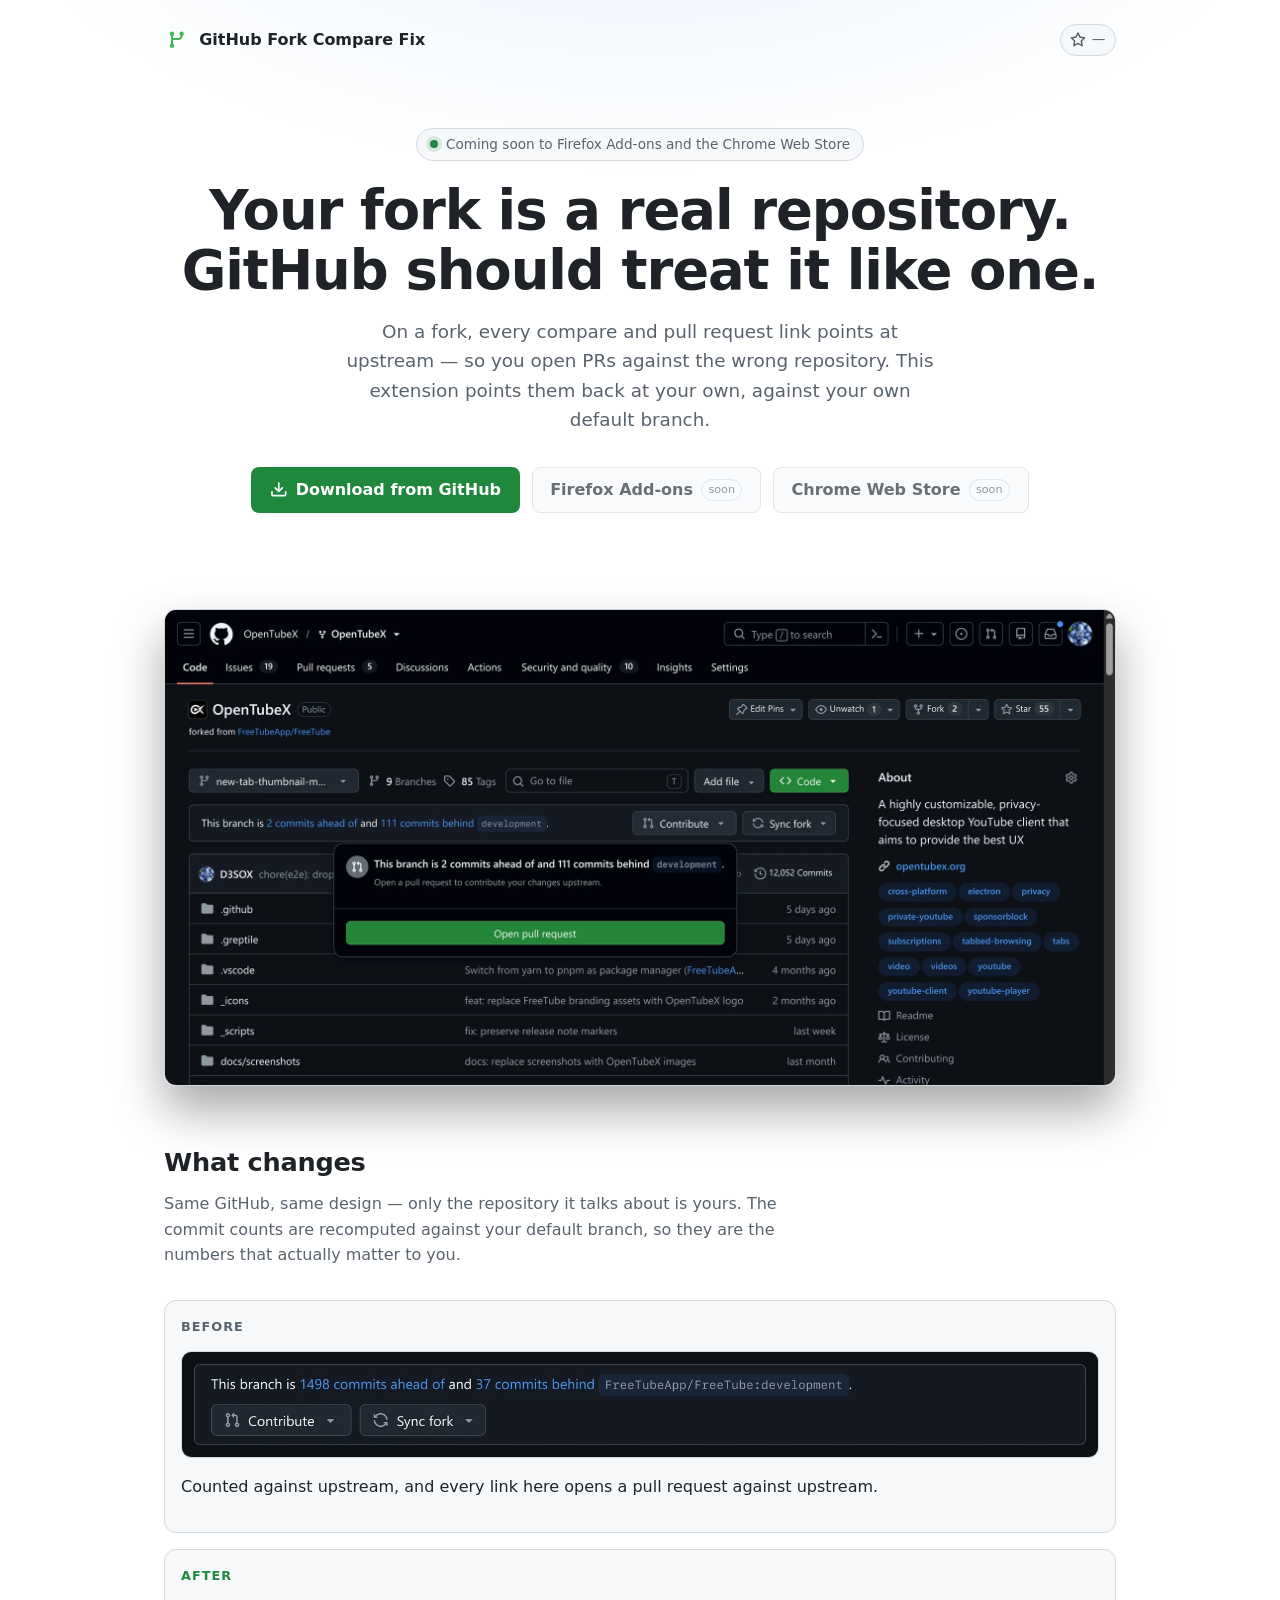
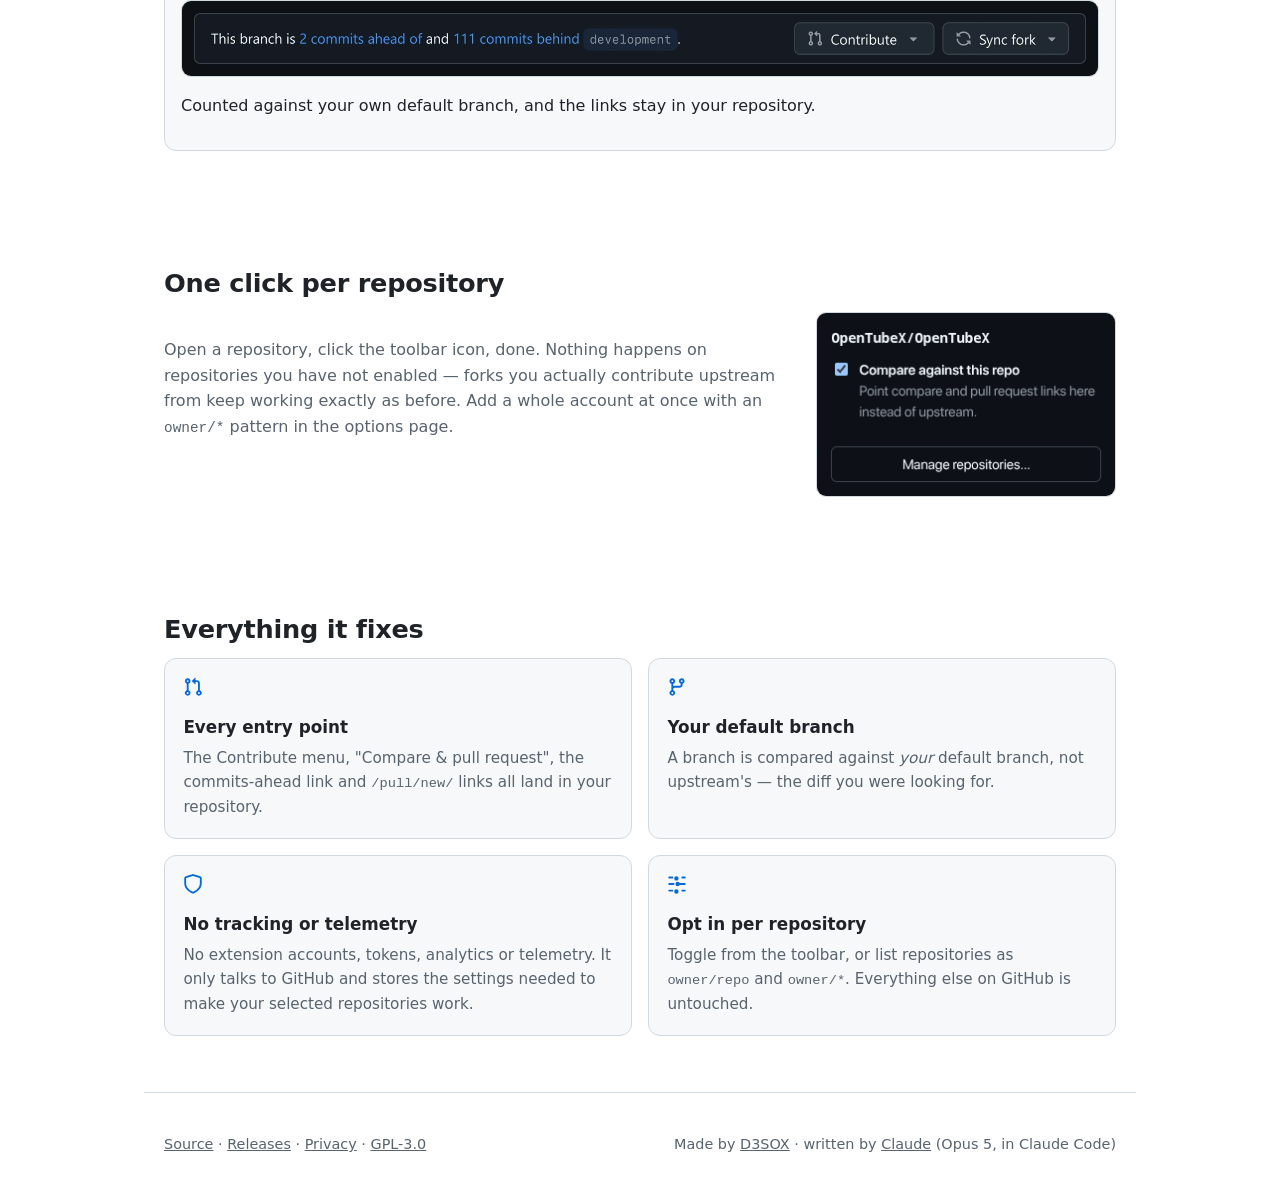
==== docs/index.html @ d637bbdc "fix(ci): load star count script externally" ====
<!doctype html>
<html lang="en">
  <head>
    <meta charset="utf-8" />
    <meta name="viewport" content="width=device-width, initial-scale=1" />
    <title>GitHub Fork Compare Fix — your fork is a real repository</title>
    <meta
      name="description"
      content="Browser extension that makes GitHub compare and pull request links on your forks point at your own repository instead of upstream."
    />
    <meta property="og:title" content="GitHub Fork Compare Fix" />
    <meta
      property="og:description"
      content="Stop opening pull requests against upstream by accident. Compare and pull request links on your forks point at your own repository."
    />
    <meta property="og:type" content="website" />
    <meta property="og:url" content="https://gh-fork-compare-fix.d3sox.me/" />
    <link rel="icon" href="icon.svg" type="image/svg+xml" />
    <style>
      :root {
        color-scheme: light dark;
        --bg: #ffffff;
        --bg-soft: #f6f8fa;
        --fg: #1f2328;
        --muted: #59636e;
        --border: #d1d9e0;
        --accent: #0969da;
        --green: #1f883d;
        --green-fg: #ffffff;
        --chip: #818b981f;
        --glow: #0969da1a;
      }

      @media (prefers-color-scheme: dark) {
        :root {
          --bg: #0d1117;
          --bg-soft: #151b23;
          --fg: #f0f6fc;
          --muted: #9198a1;
          --border: #3d444d;
          --accent: #4493f8;
          --green: #238636;
          --green-fg: #ffffff;
          --chip: #6a737d33;
          --glow: #4493f826;
        }
      }

      * {
        box-sizing: border-box;
      }

      body {
        margin: 0;
        font: 16px/1.6 -apple-system, BlinkMacSystemFont, 'Segoe UI', system-ui, sans-serif;
        color: var(--fg);
        background:
          radial-gradient(60rem 30rem at 50% -10rem, var(--glow), transparent 70%),
          var(--bg);
        -webkit-font-smoothing: antialiased;
      }

      main,
      header,
      footer {
        max-width: 62rem;
        margin: 0 auto;
        padding: 0 1.25rem;
      }

      code,
      .mono {
        font-family: ui-monospace, SFMono-Regular, 'SF Mono', Menlo, monospace;
        font-size: 0.9em;
      }

      a {
        color: var(--accent);
      }

      /* Header */

      header {
        display: flex;
        align-items: center;
        justify-content: space-between;
        gap: 1rem;
        padding-top: 1.5rem;
      }

      .brand {
        display: flex;
        align-items: center;
        gap: 0.6rem;
        font-weight: 600;
      }

      .brand svg {
        width: 1.6rem;
        height: 1.6rem;
      }

      header a {
        color: var(--muted);
        text-decoration: none;
      }

      header a:hover {
        color: var(--fg);
      }

      .star-count {
        display: inline-flex;
        align-items: center;
        gap: 0.35rem;
        min-width: 3.5rem;
        padding: 0.25rem 0.6rem;
        border: 1px solid var(--border);
        border-radius: 999px;
        background: var(--bg-soft);
        font-size: 0.85rem;
        font-variant-numeric: tabular-nums;
      }

      .star-count:hover {
        border-color: var(--accent);
      }

      .star-count svg {
        width: 1rem;
        height: 1rem;
        fill: currentColor;
      }

      /* Hero */

      .hero {
        padding: 4.5rem 1.25rem 3rem;
        text-align: center;
      }

      .badge {
        display: inline-flex;
        align-items: center;
        gap: 0.5rem;
        padding: 0.3rem 0.8rem;
        border: 1px solid var(--border);
        border-radius: 999px;
        background: var(--bg-soft);
        color: var(--muted);
        font-size: 0.85rem;
      }

      .badge .dot {
        width: 0.5rem;
        height: 0.5rem;
        border-radius: 50%;
        background: var(--green);
        box-shadow: 0 0 0 0.25rem #1f883d26;
      }

      h1 {
        margin: 1.25rem 0 0;
        font-size: clamp(2.2rem, 6vw, 3.4rem);
        line-height: 1.1;
        letter-spacing: -0.02em;
      }

      .hero p {
        margin: 1rem auto 0;
        max-width: 38rem;
        color: var(--muted);
        font-size: 1.15rem;
      }

      .cta {
        display: flex;
        flex-wrap: wrap;
        gap: 0.75rem;
        justify-content: center;
        margin-top: 2rem;
      }

      .button {
        display: inline-flex;
        align-items: center;
        gap: 0.5rem;
        padding: 0.6rem 1.1rem;
        border: 1px solid var(--border);
        border-radius: 8px;
        background: var(--bg-soft);
        color: var(--fg);
        font-weight: 600;
        text-decoration: none;
      }

      .button:hover {
        border-color: var(--accent);
      }

      .button.primary {
        background: var(--green);
        border-color: transparent;
        color: var(--green-fg);
      }

      .button.primary:hover {
        filter: brightness(1.1);
      }

      .button.soon {
        opacity: 0.65;
        cursor: default;
        pointer-events: none;
      }

      .button.soon::after {
        content: 'soon';
        padding: 0.05rem 0.4rem;
        border: 1px solid var(--border);
        border-radius: 999px;
        font-size: 0.7rem;
        font-weight: 500;
        color: var(--muted);
      }

      .button svg {
        width: 1.1rem;
        height: 1.1rem;
        fill: currentColor;
      }

      /* Sections */

      section {
        padding: 3.5rem 0;
      }

      h2 {
        margin: 0 0 0.5rem;
        font-size: 1.6rem;
        letter-spacing: -0.01em;
      }

      .lede {
        margin: 0 0 2rem;
        color: var(--muted);
        max-width: 42rem;
      }

      /* Before / after */

      .compare {
        display: grid;
        gap: 1rem;
      }

      .panel {
        border: 1px solid var(--border);
        border-radius: 12px;
        background: var(--bg-soft);
        padding: 1rem;
      }

      .panel h3 {
        margin: 0 0 0.85rem;
        font-size: 0.8rem;
        text-transform: uppercase;
        letter-spacing: 0.08em;
        color: var(--muted);
      }

      .panel.good h3 {
        color: var(--green);
      }

      .shot,
      .popup-shot,
      .hero-shot img {
        display: block;
        width: 100%;
        height: auto;
        border: 1px solid var(--border);
        border-radius: 10px;
      }

      .hero-shot {
        max-width: 62rem;
        margin: 3rem auto 0;
        padding: 0 1.25rem;
      }

      .hero-shot img {
        border-radius: 12px;
        box-shadow: 0 1.5rem 3rem #00000059;
      }

      .popup-shot {
        width: 18.75rem;
        max-width: 100%;
      }

      /* Features */

      .features {
        display: grid;
        gap: 1rem;
        grid-template-columns: repeat(2, 1fr);
      }

      @media (max-width: 46rem) {
        .features {
          grid-template-columns: 1fr;
        }
      }

      .feature {
        border: 1px solid var(--border);
        border-radius: 12px;
        padding: 1.15rem;
        background: var(--bg-soft);
      }

      .feature svg {
        width: 1.25rem;
        height: 1.25rem;
        fill: var(--accent);
      }

      .feature h3 {
        margin: 0.6rem 0 0.3rem;
        font-size: 1.05rem;
      }

      .feature p {
        margin: 0;
        color: var(--muted);
        font-size: 0.95rem;
      }

      /* Popup shot */

      .popup-row {
        display: grid;
        gap: 2rem;
        grid-template-columns: minmax(0, 1fr) auto;
        align-items: center;
      }

      /* Footer */

      footer {
        padding: 2.5rem 1.25rem 3rem;
        border-top: 1px solid var(--border);
        color: var(--muted);
        display: flex;
        flex-wrap: wrap;
        gap: 0.75rem 1.5rem;
        justify-content: space-between;
        font-size: 0.9rem;
      }

      footer a {
        color: var(--muted);
      }
    </style>
  </head>

  <body>
    <header>
      <span class="brand">
        <svg viewBox="0 0 128 128" aria-hidden="true">
          <g fill="none" stroke="#3fb950" stroke-width="10" stroke-linecap="round">
            <path d="M40 44v40" />
            <path d="M40 60h32a16 16 0 0 0 16-16" />
          </g>
          <g fill="#3fb950">
            <circle cx="40" cy="34" r="11" />
            <circle cx="40" cy="94" r="11" />
            <circle cx="88" cy="34" r="11" />
          </g>
        </svg>
        GitHub Fork Compare Fix
      </span>
      <a
        class="star-count"
        href="https://github.com/D3SOX/gh-fork-compare-fix"
        aria-label="View the repository on GitHub"
      >
        <svg viewBox="0 0 16 16" aria-hidden="true">
          <path
            d="M8 .25a.75.75 0 0 1 .673.418l1.882 3.815 4.21.612a.75.75 0 0 1 .416 1.279l-3.046 2.969.719 4.192a.75.75 0 0 1-1.088.791L8 12.347l-3.766 1.98a.75.75 0 0 1-1.088-.791l.72-4.192L.818 6.374a.75.75 0 0 1 .416-1.28l4.21-.611L7.327.668A.75.75 0 0 1 8 .25Zm0 2.445L6.615 5.501a.75.75 0 0 1-.565.41l-3.098.45 2.241 2.185a.75.75 0 0 1 .216.664l-.529 3.085 2.77-1.456a.75.75 0 0 1 .698 0l2.77 1.456-.528-3.085a.75.75 0 0 1 .216-.664l2.241-2.184-3.098-.45a.75.75 0 0 1-.565-.41Z"
          />
        </svg>
        <span data-star-count aria-hidden="true">—</span>
      </a>
    </header>

    <div class="hero">
      <span class="badge"><span class="dot"></span> Coming soon to Firefox Add-ons and the Chrome Web Store</span>
      <h1>Your fork is a real repository.<br />GitHub should treat it like one.</h1>
      <p>
        On a fork, every compare and pull request link points at upstream — so you open PRs against the wrong
        repository. This extension points them back at your own, against your own default branch.
      </p>
      <div class="cta">
        <a class="button primary" href="https://github.com/D3SOX/gh-fork-compare-fix/releases/latest">
          <svg viewBox="0 0 16 16" aria-hidden="true">
            <path
              d="M2.75 14A1.75 1.75 0 0 1 1 12.25v-2.5a.75.75 0 0 1 1.5 0v2.5c0 .138.112.25.25.25h10.5a.25.25 0 0 0 .25-.25v-2.5a.75.75 0 0 1 1.5 0v2.5A1.75 1.75 0 0 1 13.25 14Z"
            />
            <path
              d="M7.25 7.689V2a.75.75 0 0 1 1.5 0v5.689l1.97-1.969a.749.749 0 1 1 1.06 1.06l-3.25 3.25a.749.749 0 0 1-1.06 0L4.22 6.78a.749.749 0 1 1 1.06-1.06Z"
            />
          </svg>
          Download from GitHub
        </a>
        <span class="button soon">Firefox Add-ons</span>
        <span class="button soon">Chrome Web Store</span>
      </div>
    </div>

    <div class="hero-shot">
      <img
        src="shots/page-dropdown.webp"
        width="1920"
        height="960"
        alt="A fork on GitHub with the Contribute menu open, the pull request pointing at the fork itself"
      />
    </div>

    <main>
      <section>
        <h2>What changes</h2>
        <p class="lede">
          Same GitHub, same design — only the repository it talks about is yours. The commit counts are recomputed
          against your default branch, so they are the numbers that actually matter to you.
        </p>

        <div class="compare">
          <div class="panel">
            <h3>Before</h3>
            <img
              class="shot"
              src="shots/bar-before.webp"
              width="1600"
              height="184"
              alt="GitHub showing: this branch is 1498 commits ahead of and 37 commits behind FreeTubeApp/FreeTube:development"
            />
            <p class="caption">Counted against upstream, and every link here opens a pull request against upstream.</p>
          </div>

          <div class="panel good">
            <h3>After</h3>
            <img
              class="shot"
              src="shots/bar-after.webp"
              width="1600"
              height="130"
              alt="The same bar showing: this branch is 2 commits ahead of and 111 commits behind development"
            />
            <p class="caption">Counted against your own default branch, and the links stay in your repository.</p>
          </div>
        </div>
      </section>

      <section>
        <h2>One click per repository</h2>
        <div class="popup-row">
          <div>
            <p class="lede">
              Open a repository, click the toolbar icon, done. Nothing happens on repositories you have not enabled —
              forks you actually contribute upstream from keep working exactly as before. Add a whole account at once
              with an <code>owner/*</code> pattern in the options page.
            </p>
          </div>
          <img
            class="popup-shot"
            src="shots/popup.png"
            width="300"
            height="184"
            alt="The extension popup, with a toggle to enable the current repository"
          />
        </div>
      </section>

      <section>
        <h2>Everything it fixes</h2>
        <div class="features">
          <div class="feature">
            <svg viewBox="0 0 16 16" aria-hidden="true">
              <path
                d="M1.5 3.25a2.25 2.25 0 1 1 3 2.122v5.256a2.251 2.251 0 1 1-1.5 0V5.372A2.25 2.25 0 0 1 1.5 3.25Zm5.677-.177L9.573.677A.25.25 0 0 1 10 .854V2.5h1A2.5 2.5 0 0 1 13.5 5v5.628a2.251 2.251 0 1 1-1.5 0V5a1 1 0 0 0-1-1h-1v1.646a.25.25 0 0 1-.427.177L7.177 3.427a.25.25 0 0 1 0-.354ZM3.75 2.5a.75.75 0 1 0 0 1.5.75.75 0 0 0 0-1.5Zm0 9.5a.75.75 0 1 0 0 1.5.75.75 0 0 0 0-1.5Zm8.25.75a.75.75 0 1 0 1.5 0 .75.75 0 0 0-1.5 0Z"
              />
            </svg>
            <h3>Every entry point</h3>
            <p>
              The Contribute menu, "Compare &amp; pull request", the commits-ahead link and <code>/pull/new/</code>
              links all land in your repository.
            </p>
          </div>
          <div class="feature">
            <svg viewBox="0 0 16 16" aria-hidden="true">
              <path
                d="M9.5 3.25a2.25 2.25 0 1 1 3 2.122V6A2.5 2.5 0 0 1 10 8.5H6a1 1 0 0 0-1 1v1.128a2.251 2.251 0 1 1-1.5 0V5.372a2.25 2.25 0 1 1 1.5 0v1.836A2.493 2.493 0 0 1 6 7h4a1 1 0 0 0 1-1v-.628A2.25 2.25 0 0 1 9.5 3.25Zm-6 0a.75.75 0 1 0 1.5 0 .75.75 0 0 0-1.5 0Zm8.25-.75a.75.75 0 1 0 0 1.5.75.75 0 0 0 0-1.5ZM4.25 12a.75.75 0 1 0 0 1.5.75.75 0 0 0 0-1.5Z"
              />
            </svg>
            <h3>Your default branch</h3>
            <p>
              A branch is compared against <em>your</em> default branch, not upstream's — the diff you were looking for.
            </p>
          </div>
          <div class="feature">
            <svg viewBox="0 0 16 16" aria-hidden="true">
              <path
                d="M7.467.133a1.748 1.748 0 0 1 1.066 0l5.25 1.68A1.75 1.75 0 0 1 15 3.48V7c0 1.566-.32 3.182-1.303 4.682-.983 1.498-2.585 2.813-5.032 3.855a1.7 1.7 0 0 1-1.33 0c-2.447-1.042-4.049-2.357-5.032-3.855C1.32 10.182 1 8.566 1 7V3.48a1.75 1.75 0 0 1 1.217-1.667Zm.61 1.429a.25.25 0 0 0-.153 0l-5.25 1.68a.25.25 0 0 0-.174.238V7c0 1.358.275 2.666 1.057 3.86.784 1.194 2.121 2.34 4.366 3.297a.2.2 0 0 0 .142 0c2.245-.957 3.582-2.103 4.366-3.297C13.225 9.666 13.5 8.358 13.5 7V3.48a.25.25 0 0 0-.174-.238l-5.25-1.68Z"
              />
            </svg>
            <h3>No tracking or telemetry</h3>
            <p>
              No extension accounts, tokens, analytics or telemetry. It only talks to GitHub and stores the settings
              needed to make your selected repositories work.
            </p>
          </div>
          <div class="feature">
            <svg viewBox="0 0 16 16" aria-hidden="true">
              <path
                d="M15 2.75a.75.75 0 0 1-.75.75h-2a.75.75 0 0 1 0-1.5h2a.75.75 0 0 1 .75.75Zm-9.978 0a.75.75 0 0 1-.75.75H1.75a.75.75 0 0 1 0-1.5h2.522a.75.75 0 0 1 .75.75ZM15 8a.75.75 0 0 1-.75.75H8.75a.75.75 0 0 1 0-1.5h5.5A.75.75 0 0 1 15 8Zm-9 0a.75.75 0 0 1-.75.75h-3.5a.75.75 0 0 1 0-1.5h3.5A.75.75 0 0 1 6 8Zm9 5.25a.75.75 0 0 1-.75.75h-2a.75.75 0 0 1 0-1.5h2a.75.75 0 0 1 .75.75Zm-9.978 0a.75.75 0 0 1-.75.75H1.75a.75.75 0 0 1 0-1.5h2.522a.75.75 0 0 1 .75.75ZM7.5 1.75a1.75 1.75 0 1 1 0 3.5 1.75 1.75 0 0 1 0-3.5Zm0 10.5a1.75 1.75 0 1 1 0 3.5 1.75 1.75 0 0 1 0-3.5ZM6.75 8a1.75 1.75 0 1 1 3.5 0 1.75 1.75 0 0 1-3.5 0Z"
              />
            </svg>
            <h3>Opt in per repository</h3>
            <p>
              Toggle from the toolbar, or list repositories as <code>owner/repo</code> and <code>owner/*</code>.
              Everything else on GitHub is untouched.
            </p>
          </div>
        </div>
      </section>
    </main>

    <footer>
      <span>
        <a href="https://github.com/D3SOX/gh-fork-compare-fix">Source</a> ·
        <a href="https://github.com/D3SOX/gh-fork-compare-fix/releases">Releases</a> ·
        <a href="privacy/">Privacy</a> ·
        <a href="https://github.com/D3SOX/gh-fork-compare-fix/blob/main/LICENSE">GPL-3.0</a>
      </span>
      <span>
        Made by <a href="https://github.com/D3SOX">D3SOX</a> · written by
        <a href="https://claude.com/claude-code">Claude</a> (Opus 5, in Claude Code)
      </span>
    </footer>
    <script src="star-count.js" defer></script>
  </body>
</html>
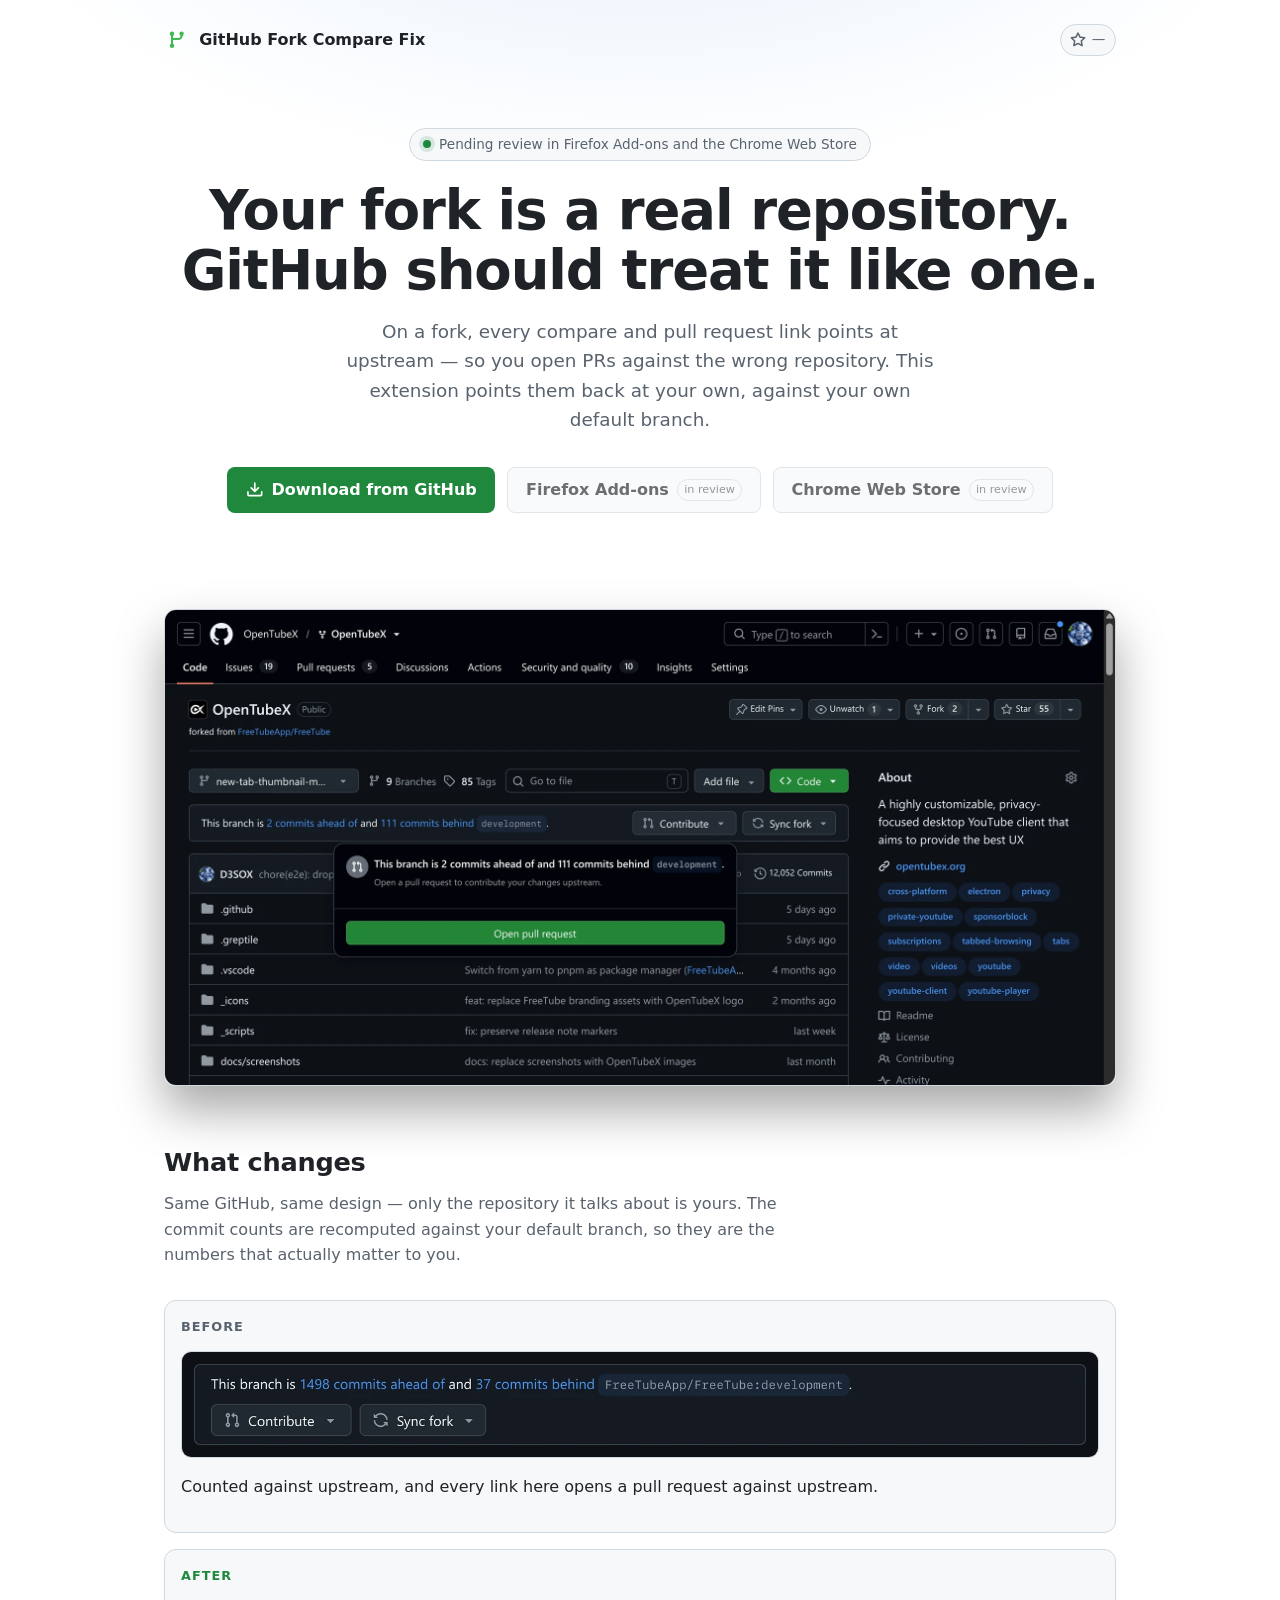
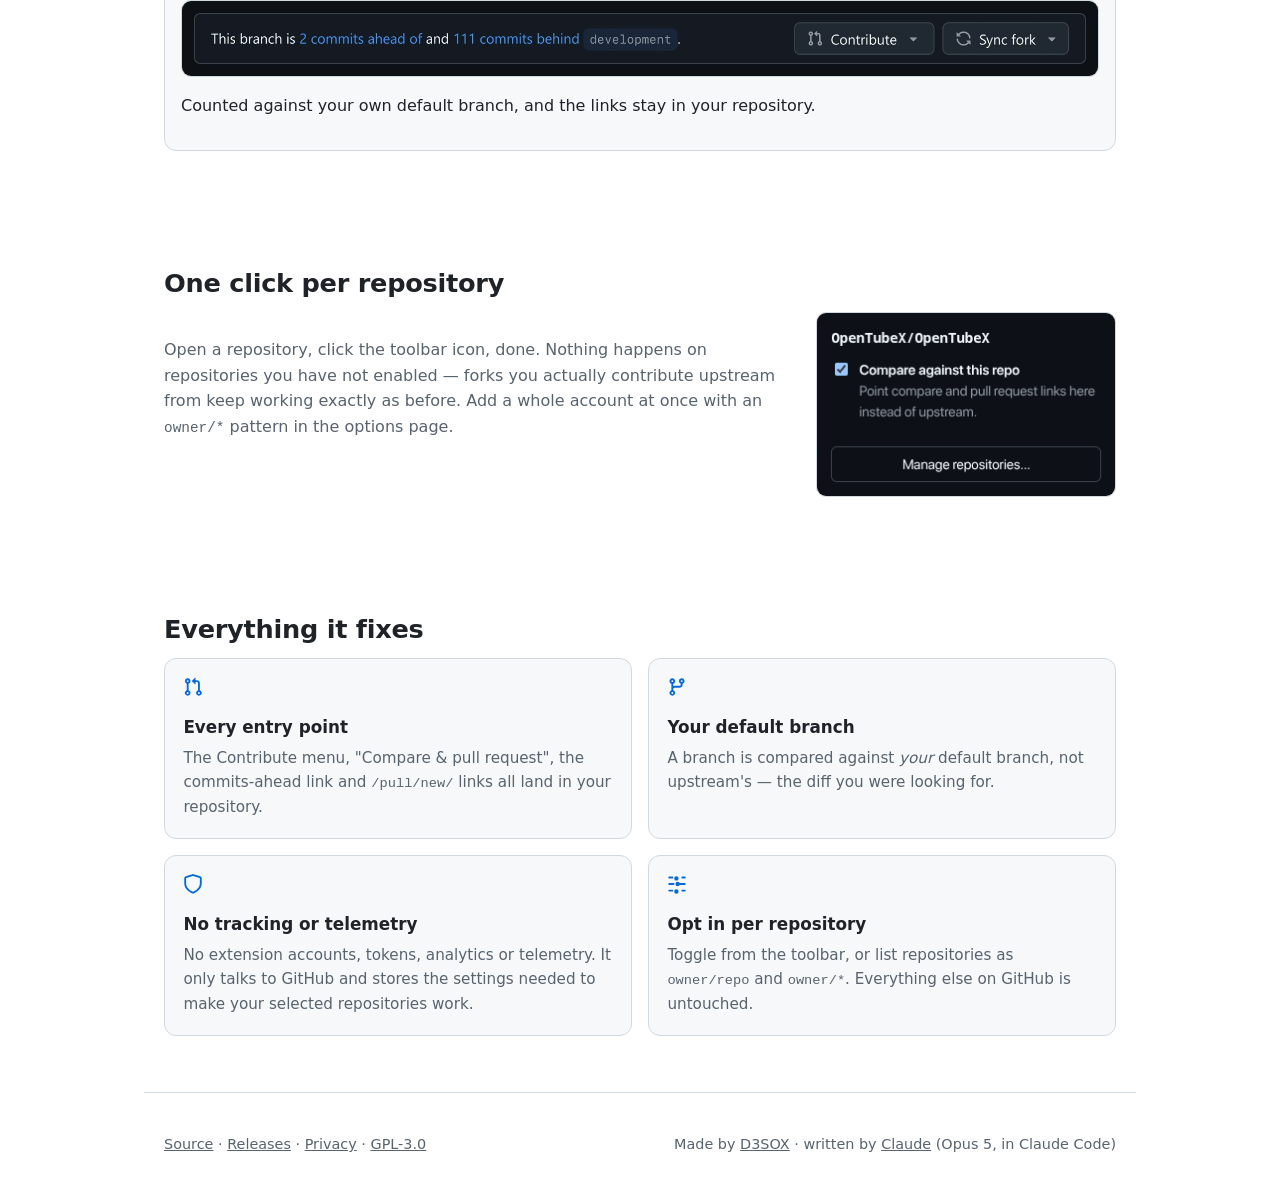
==== commit 997661b2: "docs(site): mark store submissions as in review" ====
--- a/docs/index.html
+++ b/docs/index.html
@@ -215,7 +215,7 @@
       }
 
       .button.soon::after {
-        content: 'soon';
+        content: 'in review';
         padding: 0.05rem 0.4rem;
         border: 1px solid var(--border);
         border-radius: 999px;
@@ -397,7 +397,7 @@
     </header>
 
     <div class="hero">
-      <span class="badge"><span class="dot"></span> Coming soon to Firefox Add-ons and the Chrome Web Store</span>
+      <span class="badge"><span class="dot"></span> Pending review in Firefox Add-ons and the Chrome Web Store</span>
       <h1>Your fork is a real repository.<br />GitHub should treat it like one.</h1>
       <p>
         On a fork, every compare and pull request link points at upstream — so you open PRs against the wrong
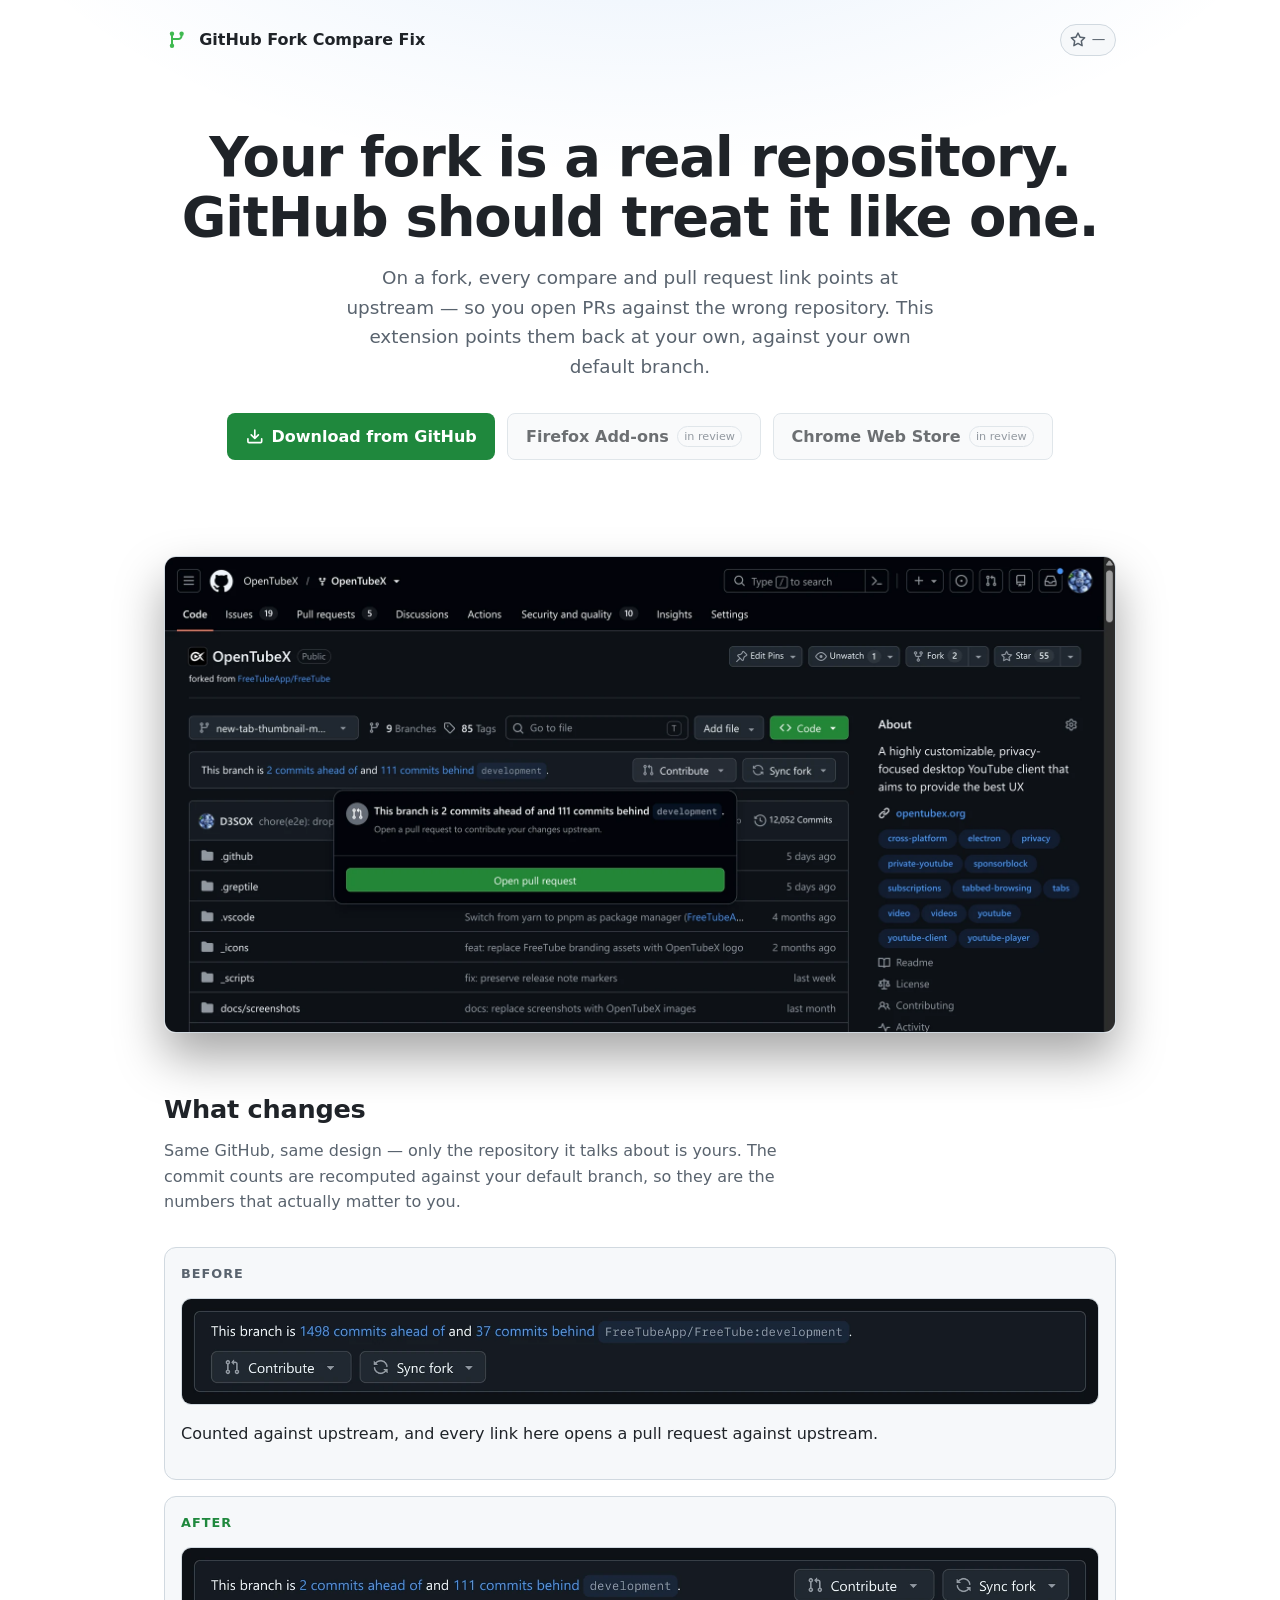
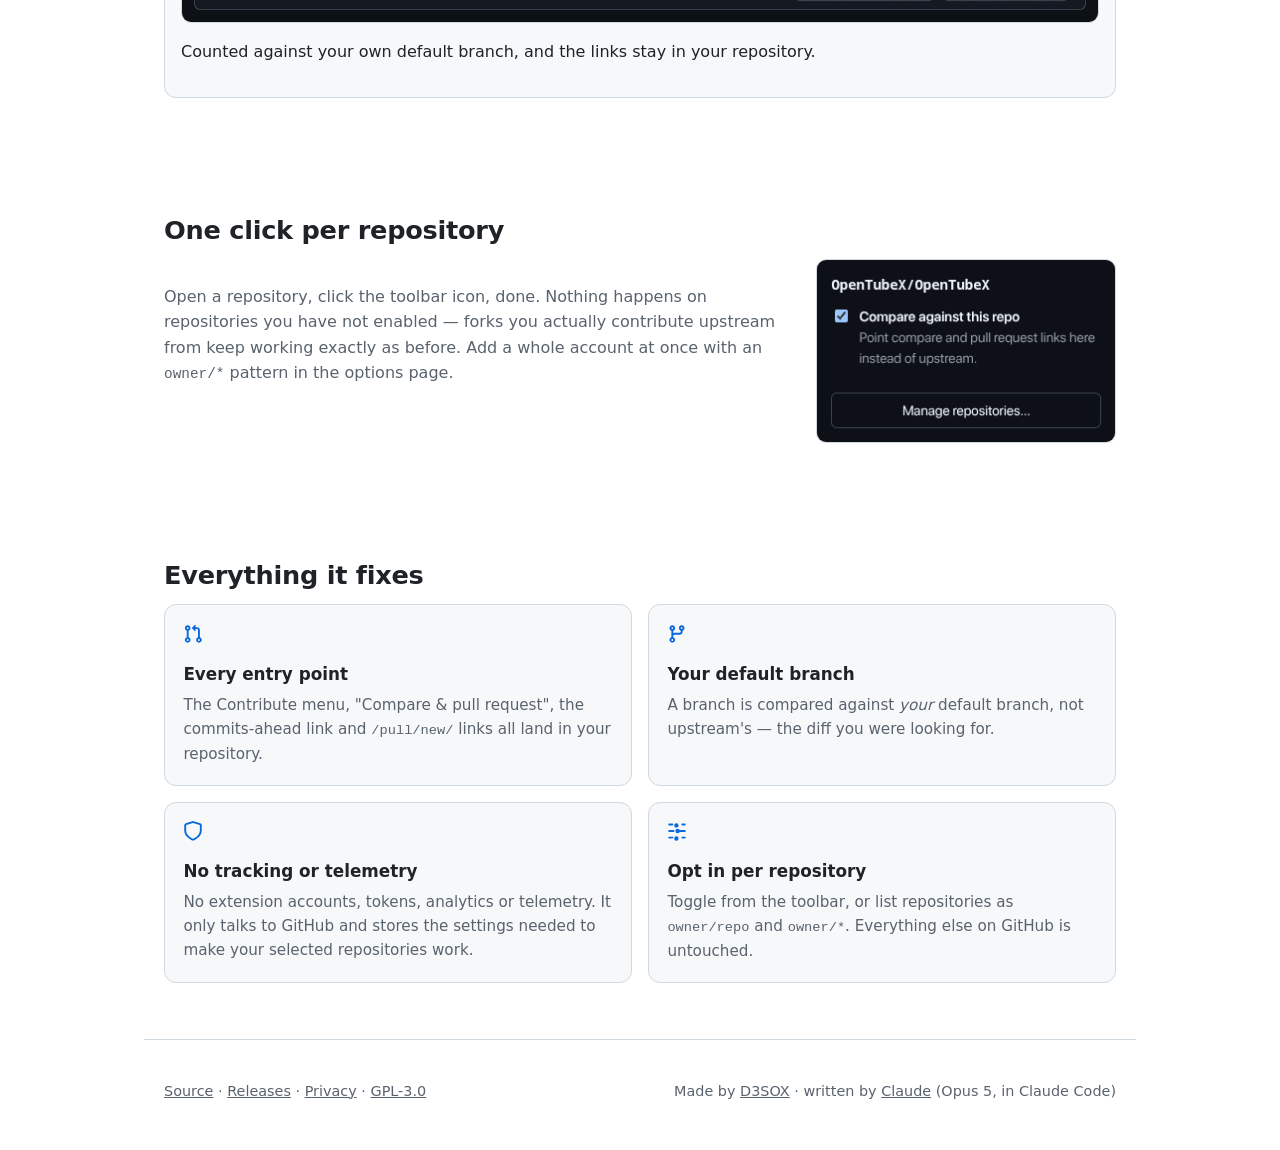
==== commit ac2325c5: "docs(site): remove the cringe badge" ====
--- a/docs/index.html
+++ b/docs/index.html
@@ -139,28 +139,8 @@
         text-align: center;
       }
 
-      .badge {
-        display: inline-flex;
-        align-items: center;
-        gap: 0.5rem;
-        padding: 0.3rem 0.8rem;
-        border: 1px solid var(--border);
-        border-radius: 999px;
-        background: var(--bg-soft);
-        color: var(--muted);
-        font-size: 0.85rem;
-      }
-
-      .badge .dot {
-        width: 0.5rem;
-        height: 0.5rem;
-        border-radius: 50%;
-        background: var(--green);
-        box-shadow: 0 0 0 0.25rem #1f883d26;
-      }
-
       h1 {
-        margin: 1.25rem 0 0;
+        margin: 0;
         font-size: clamp(2.2rem, 6vw, 3.4rem);
         line-height: 1.1;
         letter-spacing: -0.02em;
@@ -397,7 +377,6 @@
     </header>
 
     <div class="hero">
-      <span class="badge"><span class="dot"></span> Pending review in Firefox Add-ons and the Chrome Web Store</span>
       <h1>Your fork is a real repository.<br />GitHub should treat it like one.</h1>
       <p>
         On a fork, every compare and pull request link points at upstream — so you open PRs against the wrong
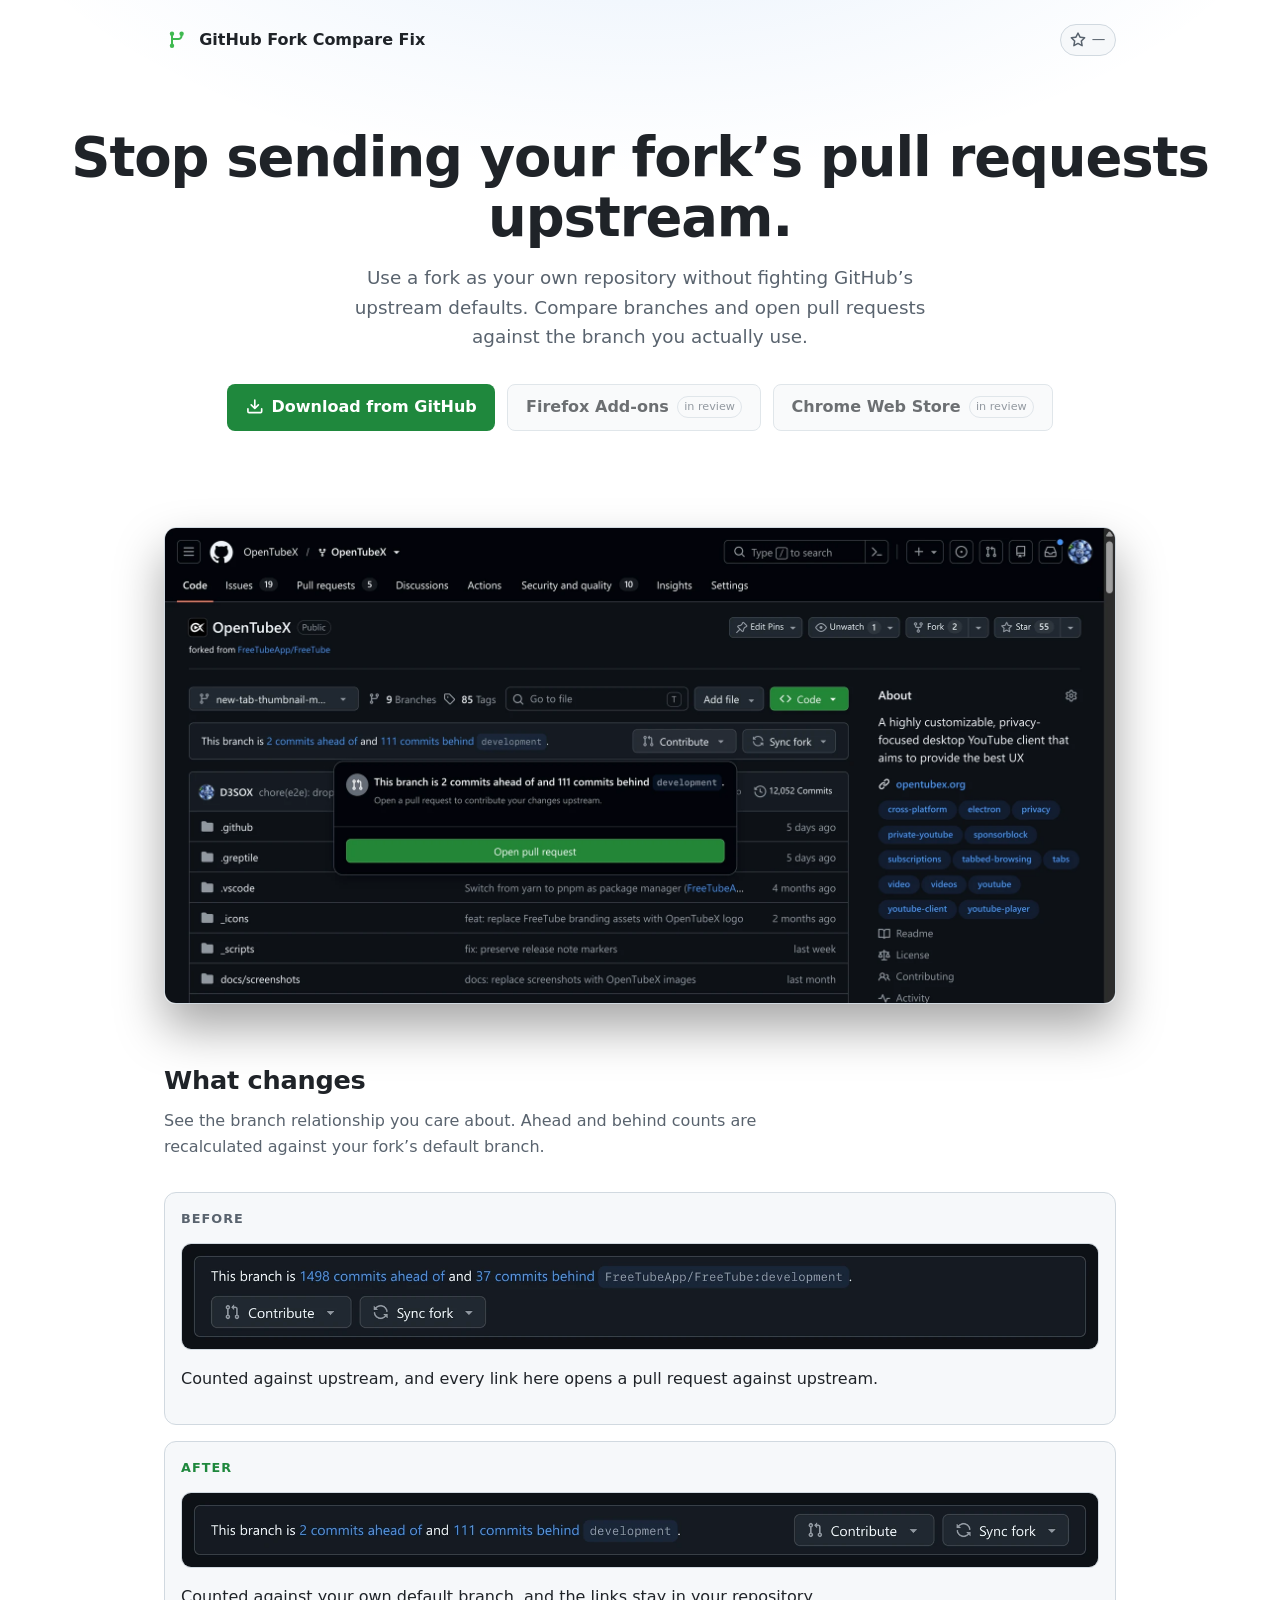
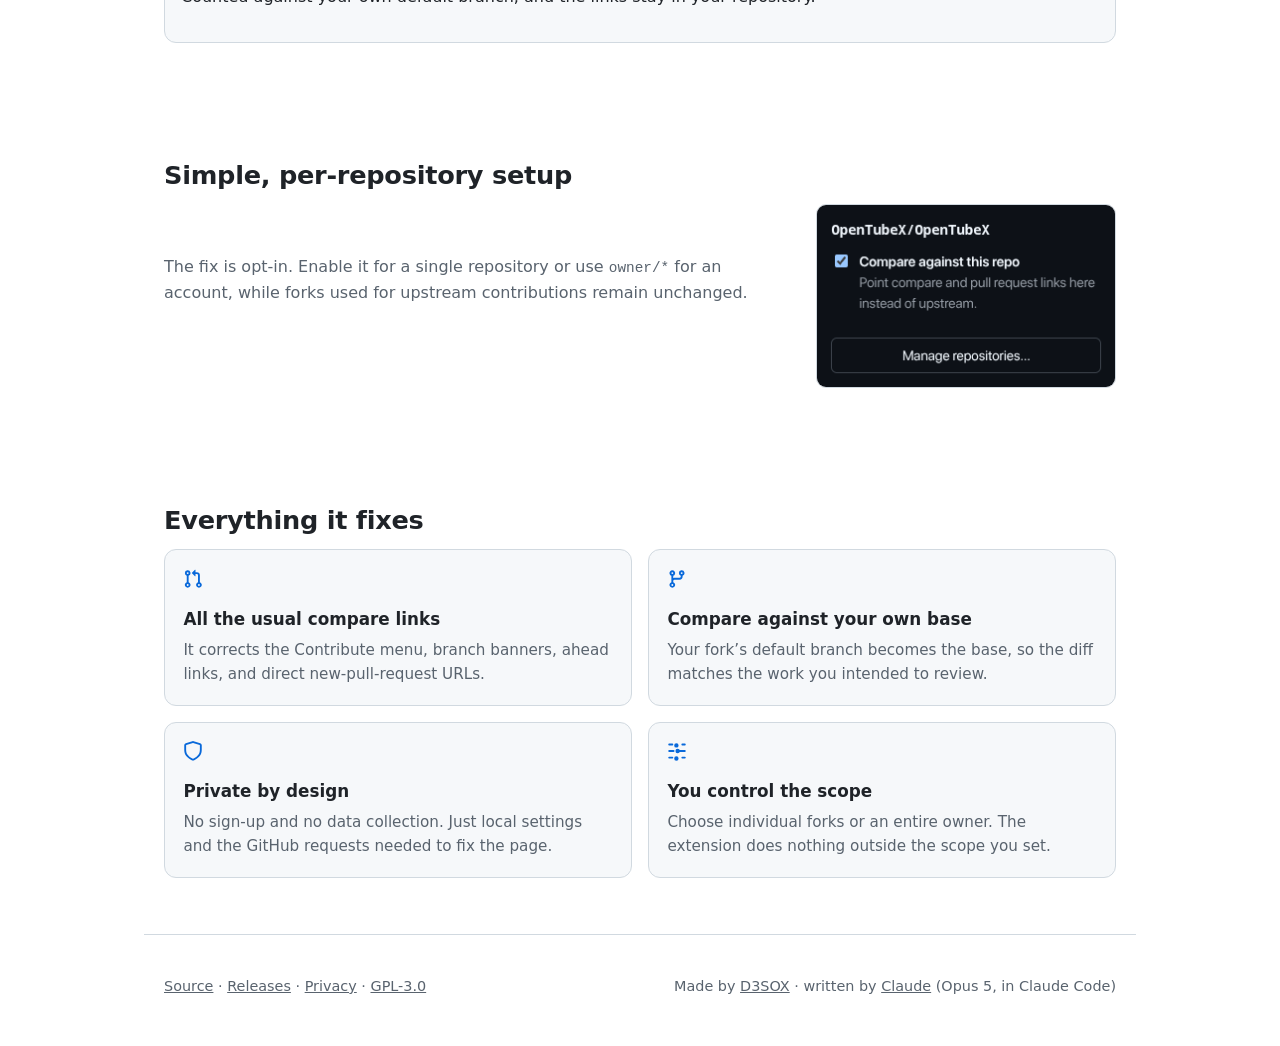
==== commit 90eaa161: "fix(site): devibe marketing copy" ====
--- a/docs/index.html
+++ b/docs/index.html
@@ -377,10 +377,10 @@
     </header>
 
     <div class="hero">
-      <h1>Your fork is a real repository.<br />GitHub should treat it like one.</h1>
+      <h1>Stop sending your fork’s pull requests upstream.</h1>
       <p>
-        On a fork, every compare and pull request link points at upstream — so you open PRs against the wrong
-        repository. This extension points them back at your own, against your own default branch.
+        Use a fork as your own repository without fighting GitHub’s upstream defaults. Compare branches and open pull
+        requests against the branch you actually use.
       </p>
       <div class="cta">
         <a class="button primary" href="https://github.com/D3SOX/gh-fork-compare-fix/releases/latest">
@@ -412,8 +412,8 @@
       <section>
         <h2>What changes</h2>
         <p class="lede">
-          Same GitHub, same design — only the repository it talks about is yours. The commit counts are recomputed
-          against your default branch, so they are the numbers that actually matter to you.
+          See the branch relationship you care about. Ahead and behind counts are recalculated against your fork’s
+          default branch.
         </p>
 
         <div class="compare">
@@ -426,7 +426,9 @@
               height="184"
               alt="GitHub showing: this branch is 1498 commits ahead of and 37 commits behind FreeTubeApp/FreeTube:development"
             />
-            <p class="caption">Counted against upstream, and every link here opens a pull request against upstream.</p>
+            <p class="caption">
+              Counted against upstream, and every link here opens a pull request against upstream.
+            </p>
           </div>
 
           <div class="panel good">
@@ -438,19 +440,20 @@
               height="130"
               alt="The same bar showing: this branch is 2 commits ahead of and 111 commits behind development"
             />
-            <p class="caption">Counted against your own default branch, and the links stay in your repository.</p>
+            <p class="caption">
+              Counted against your own default branch, and the links stay in your repository.
+            </p>
           </div>
         </div>
       </section>
 
       <section>
-        <h2>One click per repository</h2>
+        <h2>Simple, per-repository setup</h2>
         <div class="popup-row">
           <div>
             <p class="lede">
-              Open a repository, click the toolbar icon, done. Nothing happens on repositories you have not enabled —
-              forks you actually contribute upstream from keep working exactly as before. Add a whole account at once
-              with an <code>owner/*</code> pattern in the options page.
+              The fix is opt-in. Enable it for a single repository or use <code>owner/*</code> for an account, while
+              forks used for upstream contributions remain unchanged.
             </p>
           </div>
           <img
@@ -472,10 +475,9 @@
                 d="M1.5 3.25a2.25 2.25 0 1 1 3 2.122v5.256a2.251 2.251 0 1 1-1.5 0V5.372A2.25 2.25 0 0 1 1.5 3.25Zm5.677-.177L9.573.677A.25.25 0 0 1 10 .854V2.5h1A2.5 2.5 0 0 1 13.5 5v5.628a2.251 2.251 0 1 1-1.5 0V5a1 1 0 0 0-1-1h-1v1.646a.25.25 0 0 1-.427.177L7.177 3.427a.25.25 0 0 1 0-.354ZM3.75 2.5a.75.75 0 1 0 0 1.5.75.75 0 0 0 0-1.5Zm0 9.5a.75.75 0 1 0 0 1.5.75.75 0 0 0 0-1.5Zm8.25.75a.75.75 0 1 0 1.5 0 .75.75 0 0 0-1.5 0Z"
               />
             </svg>
-            <h3>Every entry point</h3>
+            <h3>All the usual compare links</h3>
             <p>
-              The Contribute menu, "Compare &amp; pull request", the commits-ahead link and <code>/pull/new/</code>
-              links all land in your repository.
+              It corrects the Contribute menu, branch banners, ahead links, and direct new-pull-request URLs.
             </p>
           </div>
           <div class="feature">
@@ -484,9 +486,9 @@
                 d="M9.5 3.25a2.25 2.25 0 1 1 3 2.122V6A2.5 2.5 0 0 1 10 8.5H6a1 1 0 0 0-1 1v1.128a2.251 2.251 0 1 1-1.5 0V5.372a2.25 2.25 0 1 1 1.5 0v1.836A2.493 2.493 0 0 1 6 7h4a1 1 0 0 0 1-1v-.628A2.25 2.25 0 0 1 9.5 3.25Zm-6 0a.75.75 0 1 0 1.5 0 .75.75 0 0 0-1.5 0Zm8.25-.75a.75.75 0 1 0 0 1.5.75.75 0 0 0 0-1.5ZM4.25 12a.75.75 0 1 0 0 1.5.75.75 0 0 0 0-1.5Z"
               />
             </svg>
-            <h3>Your default branch</h3>
+            <h3>Compare against your own base</h3>
             <p>
-              A branch is compared against <em>your</em> default branch, not upstream's — the diff you were looking for.
+              Your fork’s default branch becomes the base, so the diff matches the work you intended to review.
             </p>
           </div>
           <div class="feature">
@@ -495,11 +497,8 @@
                 d="M7.467.133a1.748 1.748 0 0 1 1.066 0l5.25 1.68A1.75 1.75 0 0 1 15 3.48V7c0 1.566-.32 3.182-1.303 4.682-.983 1.498-2.585 2.813-5.032 3.855a1.7 1.7 0 0 1-1.33 0c-2.447-1.042-4.049-2.357-5.032-3.855C1.32 10.182 1 8.566 1 7V3.48a1.75 1.75 0 0 1 1.217-1.667Zm.61 1.429a.25.25 0 0 0-.153 0l-5.25 1.68a.25.25 0 0 0-.174.238V7c0 1.358.275 2.666 1.057 3.86.784 1.194 2.121 2.34 4.366 3.297a.2.2 0 0 0 .142 0c2.245-.957 3.582-2.103 4.366-3.297C13.225 9.666 13.5 8.358 13.5 7V3.48a.25.25 0 0 0-.174-.238l-5.25-1.68Z"
               />
             </svg>
-            <h3>No tracking or telemetry</h3>
-            <p>
-              No extension accounts, tokens, analytics or telemetry. It only talks to GitHub and stores the settings
-              needed to make your selected repositories work.
-            </p>
+            <h3>Private by design</h3>
+            <p>No sign-up and no data collection. Just local settings and the GitHub requests needed to fix the page.</p>
           </div>
           <div class="feature">
             <svg viewBox="0 0 16 16" aria-hidden="true">
@@ -507,10 +506,9 @@
                 d="M15 2.75a.75.75 0 0 1-.75.75h-2a.75.75 0 0 1 0-1.5h2a.75.75 0 0 1 .75.75Zm-9.978 0a.75.75 0 0 1-.75.75H1.75a.75.75 0 0 1 0-1.5h2.522a.75.75 0 0 1 .75.75ZM15 8a.75.75 0 0 1-.75.75H8.75a.75.75 0 0 1 0-1.5h5.5A.75.75 0 0 1 15 8Zm-9 0a.75.75 0 0 1-.75.75h-3.5a.75.75 0 0 1 0-1.5h3.5A.75.75 0 0 1 6 8Zm9 5.25a.75.75 0 0 1-.75.75h-2a.75.75 0 0 1 0-1.5h2a.75.75 0 0 1 .75.75Zm-9.978 0a.75.75 0 0 1-.75.75H1.75a.75.75 0 0 1 0-1.5h2.522a.75.75 0 0 1 .75.75ZM7.5 1.75a1.75 1.75 0 1 1 0 3.5 1.75 1.75 0 0 1 0-3.5Zm0 10.5a1.75 1.75 0 1 1 0 3.5 1.75 1.75 0 0 1 0-3.5ZM6.75 8a1.75 1.75 0 1 1 3.5 0 1.75 1.75 0 0 1-3.5 0Z"
               />
             </svg>
-            <h3>Opt in per repository</h3>
+            <h3>You control the scope</h3>
             <p>
-              Toggle from the toolbar, or list repositories as <code>owner/repo</code> and <code>owner/*</code>.
-              Everything else on GitHub is untouched.
+              Choose individual forks or an entire owner. The extension does nothing outside the scope you set.
             </p>
           </div>
         </div>
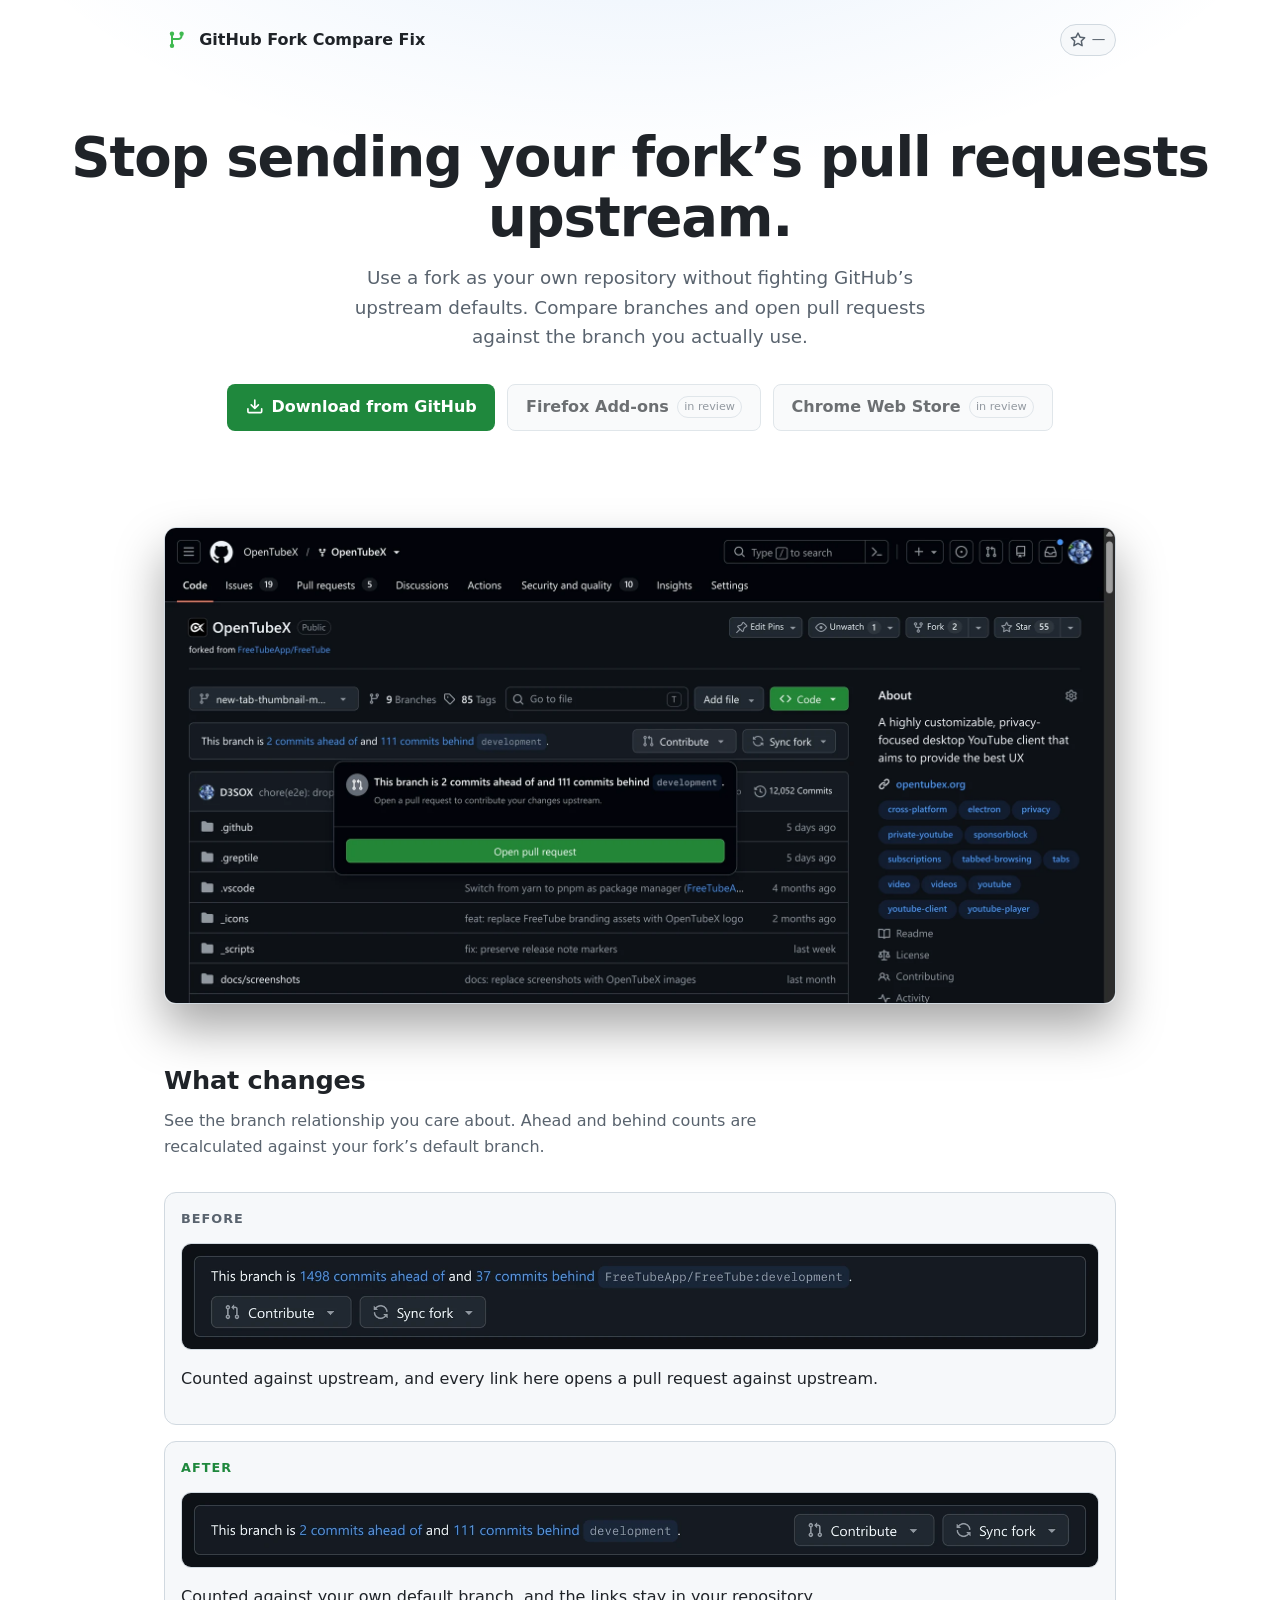
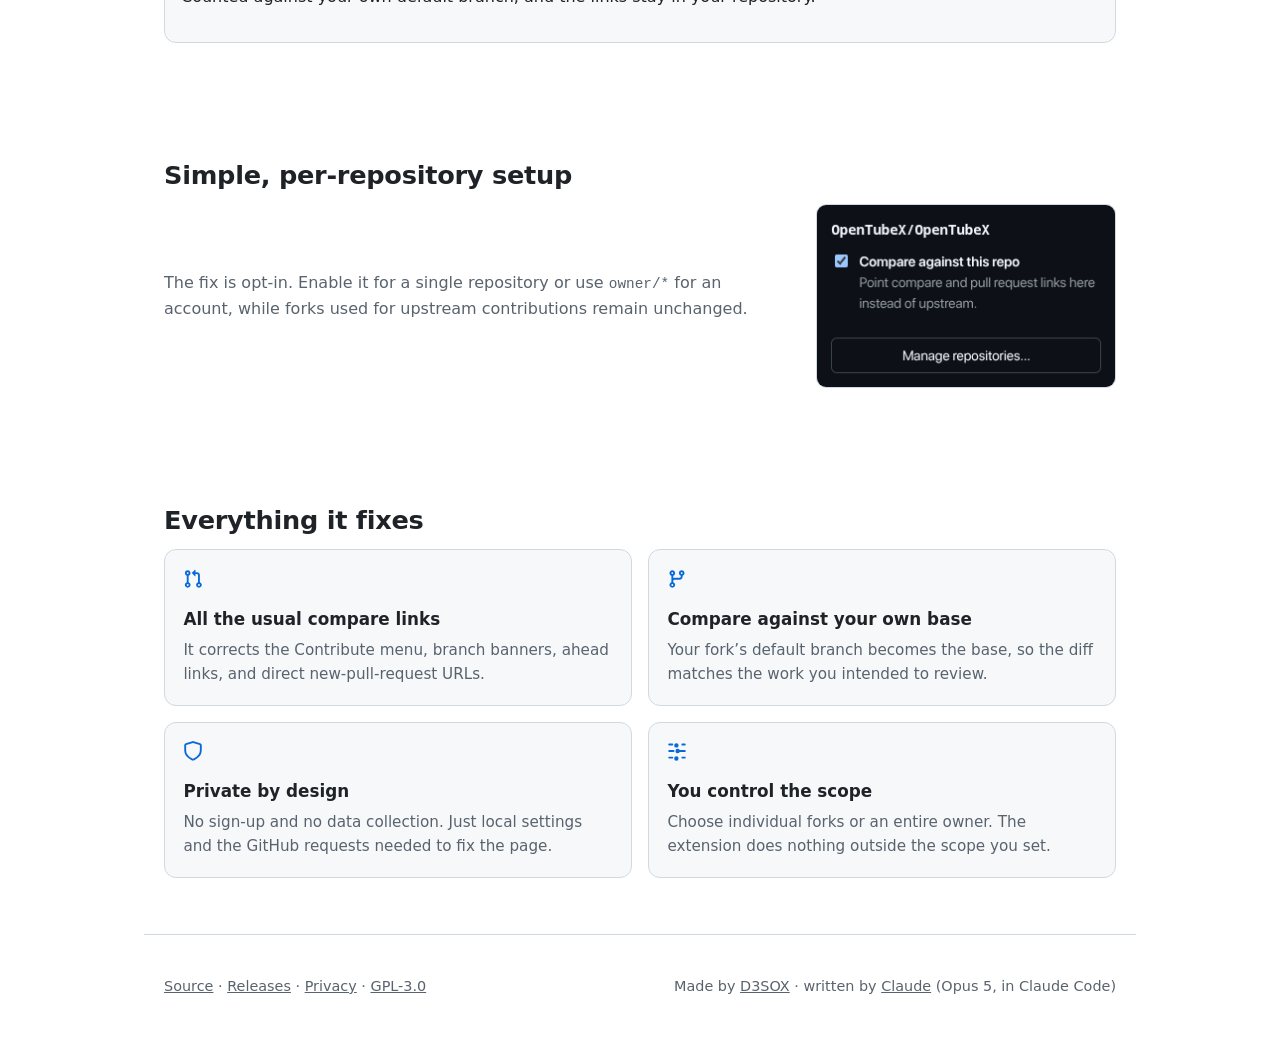
==== commit 9ab5fe95: "fix(site): stack setup content on narrow screens" ====
--- a/docs/index.html
+++ b/docs/index.html
@@ -327,6 +327,21 @@
         align-items: center;
       }
 
+      .popup-row .lede {
+        margin-bottom: 0;
+      }
+
+      @media (max-width: 46rem) {
+        .popup-row {
+          grid-template-columns: 1fr;
+          gap: 1.5rem;
+        }
+
+        .popup-shot {
+          justify-self: center;
+        }
+      }
+
       /* Footer */
 
       footer {
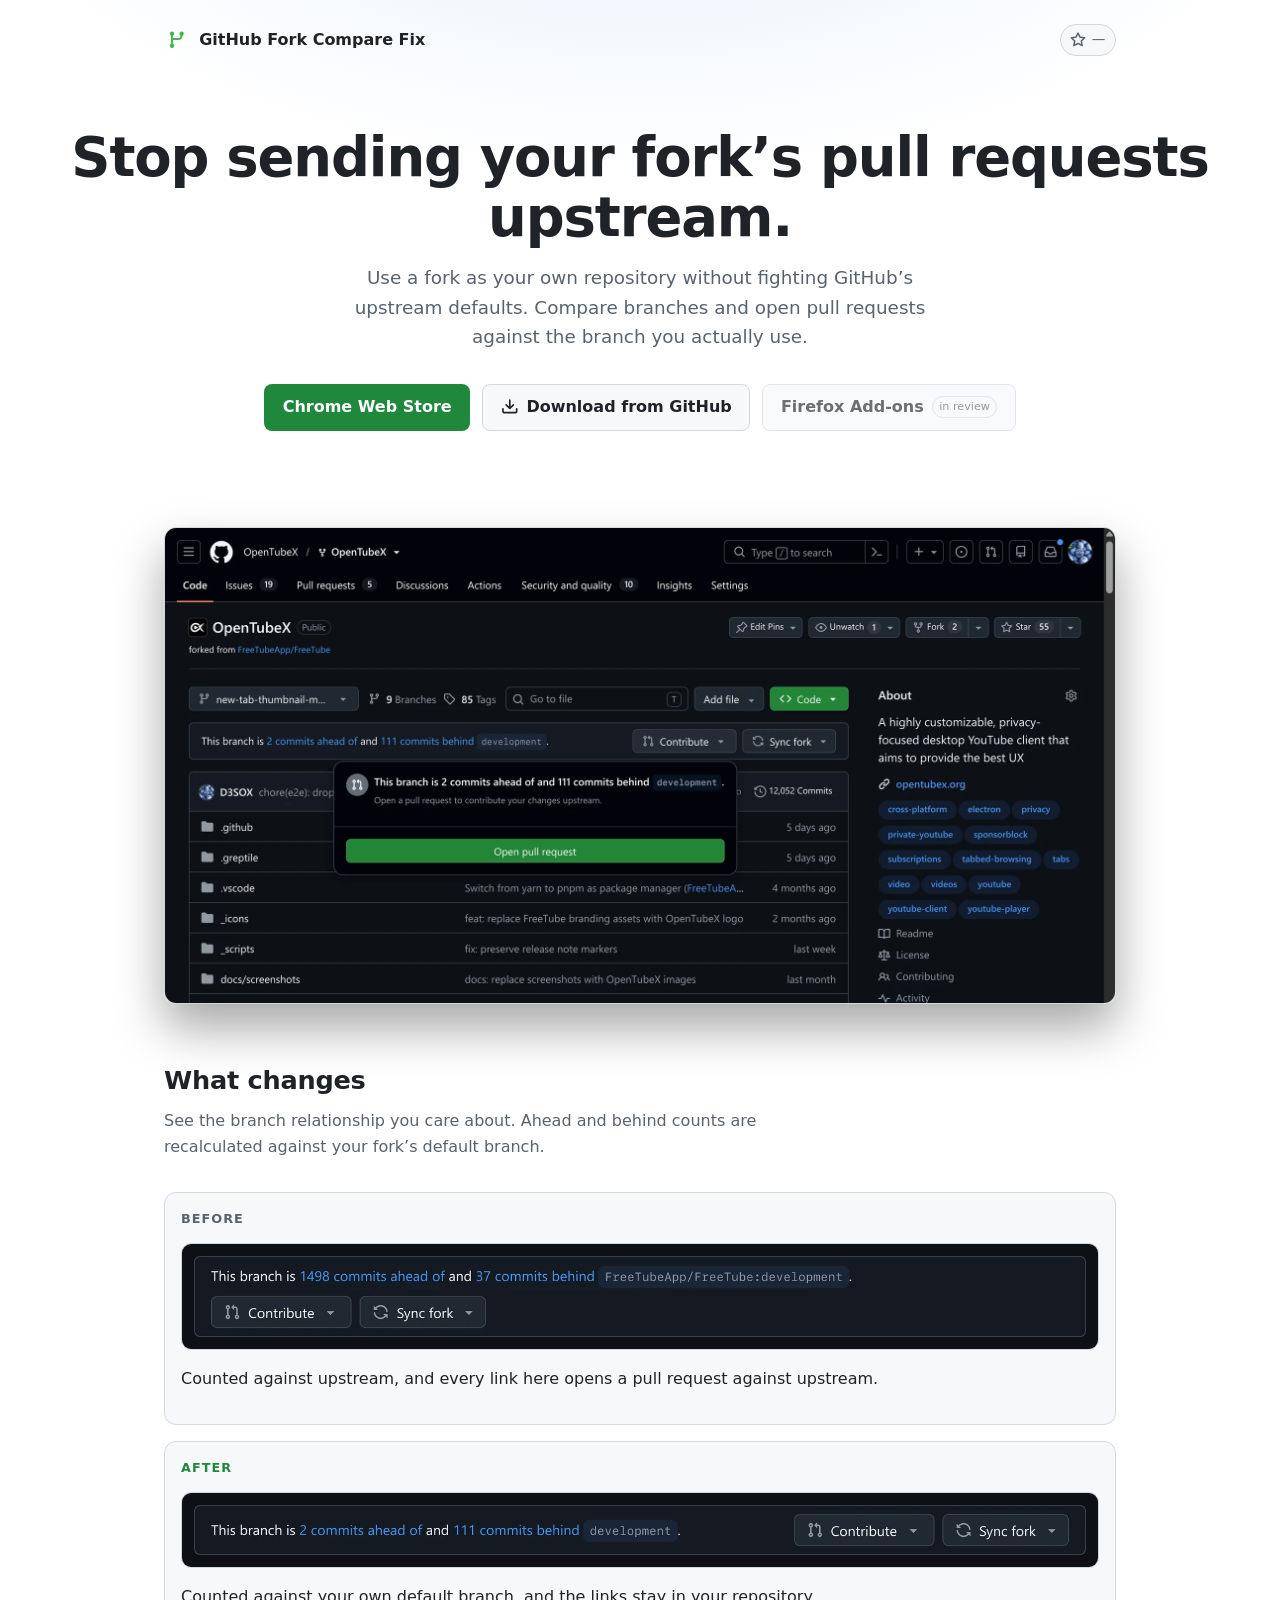
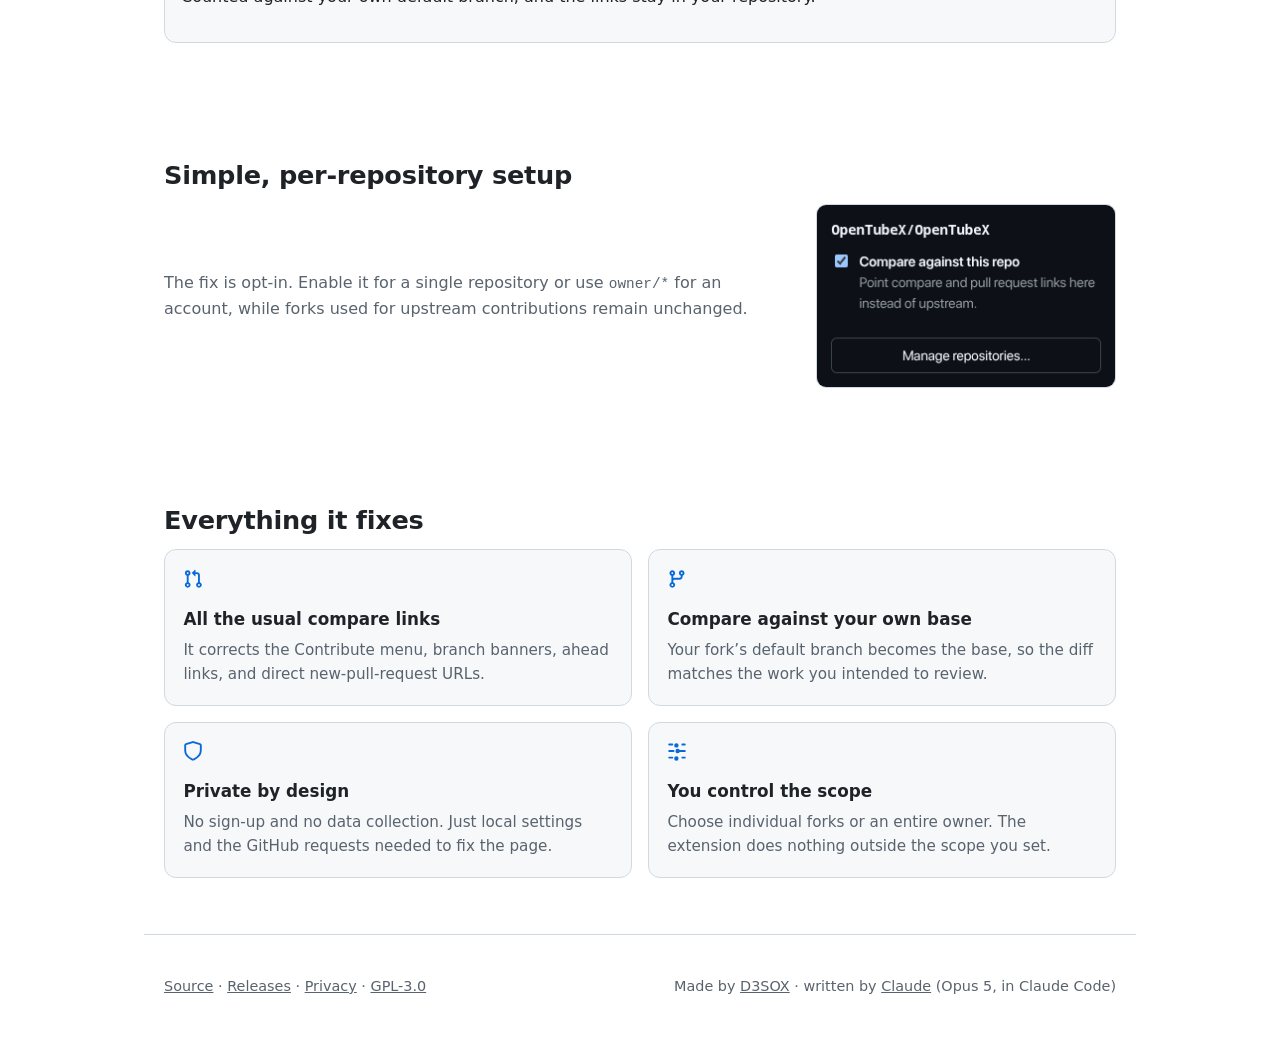
==== commit fc8f1c71: "docs: link approved Chrome Web Store listing" ====
--- a/docs/index.html
+++ b/docs/index.html
@@ -398,7 +398,13 @@
         requests against the branch you actually use.
       </p>
       <div class="cta">
-        <a class="button primary" href="https://github.com/D3SOX/gh-fork-compare-fix/releases/latest">
+        <a
+          class="button primary"
+          href="https://chromewebstore.google.com/detail/github-fork-compare-fix/mkmipkjkkikdfkfciofgmeicmafnkogh"
+        >
+          Chrome Web Store
+        </a>
+        <a class="button" href="https://github.com/D3SOX/gh-fork-compare-fix/releases/latest">
           <svg viewBox="0 0 16 16" aria-hidden="true">
             <path
               d="M2.75 14A1.75 1.75 0 0 1 1 12.25v-2.5a.75.75 0 0 1 1.5 0v2.5c0 .138.112.25.25.25h10.5a.25.25 0 0 0 .25-.25v-2.5a.75.75 0 0 1 1.5 0v2.5A1.75 1.75 0 0 1 13.25 14Z"
@@ -410,7 +416,6 @@
           Download from GitHub
         </a>
         <span class="button soon">Firefox Add-ons</span>
-        <span class="button soon">Chrome Web Store</span>
       </div>
     </div>
 
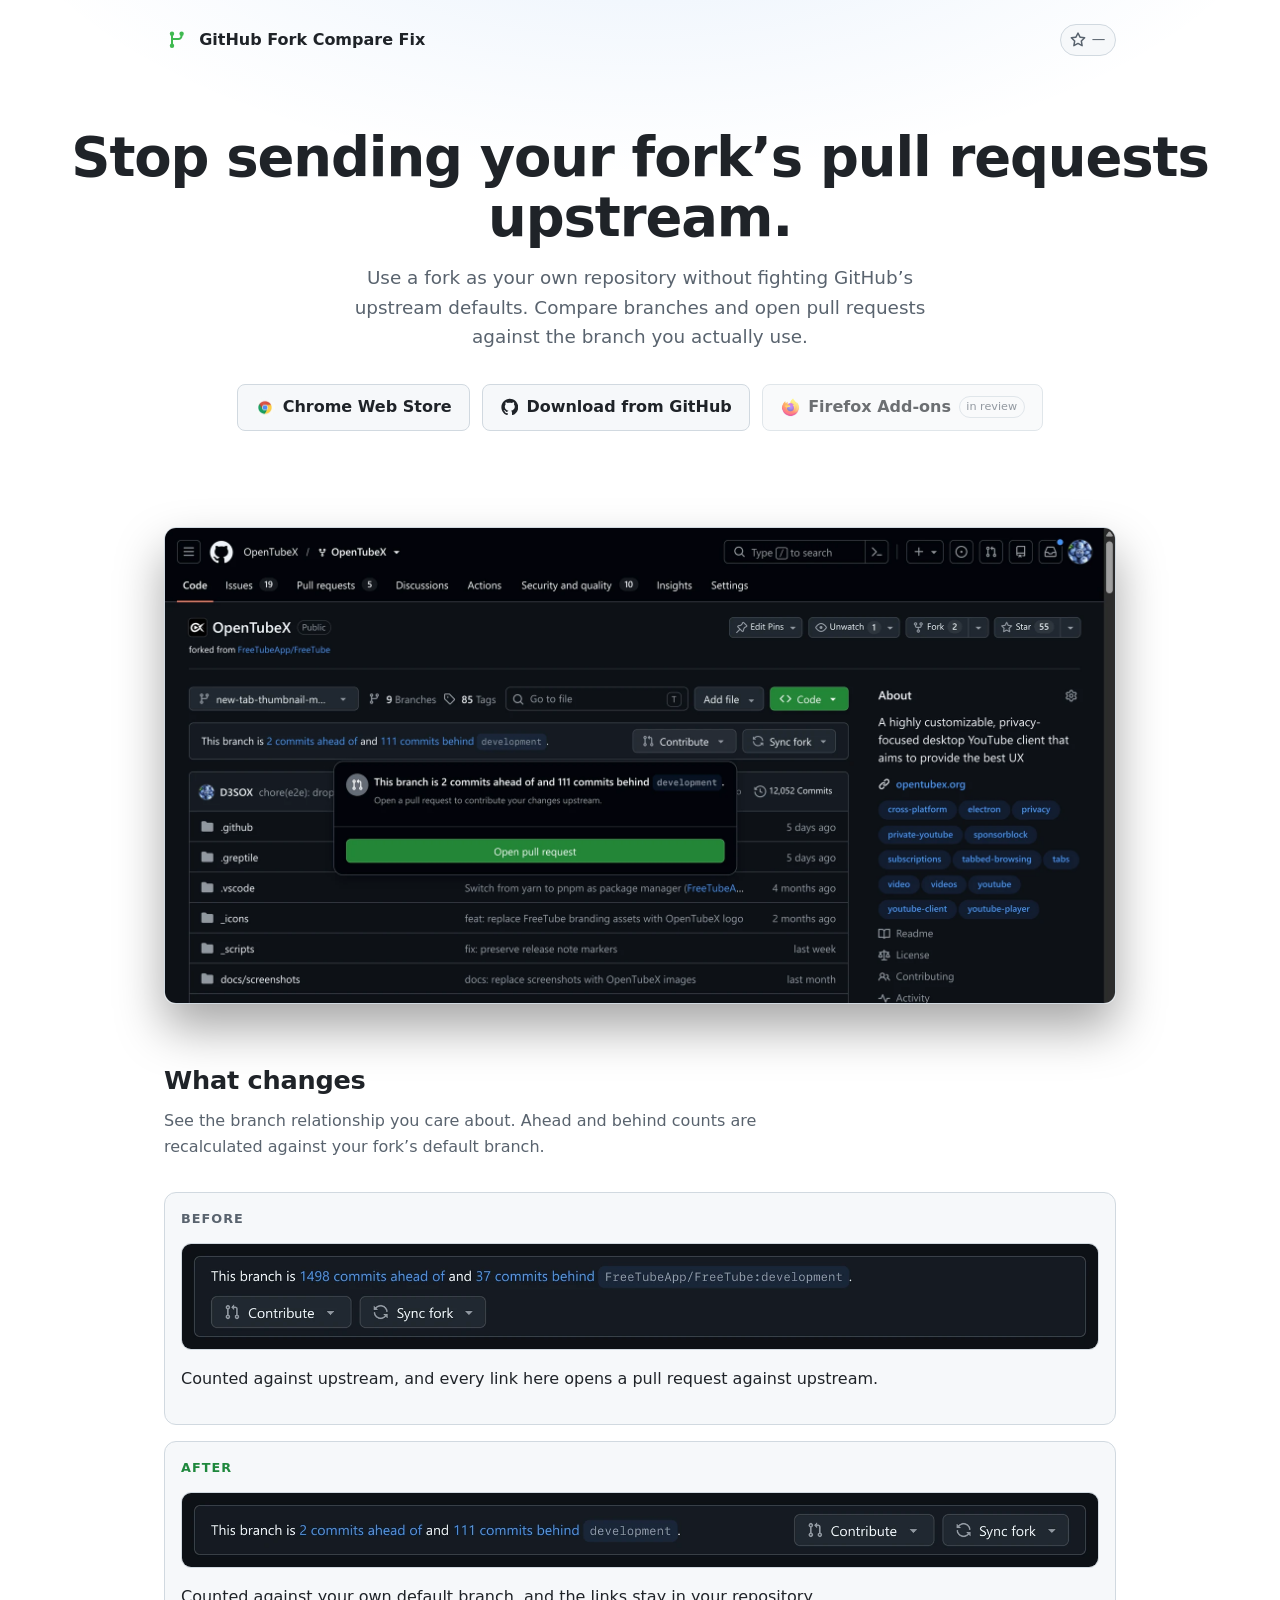
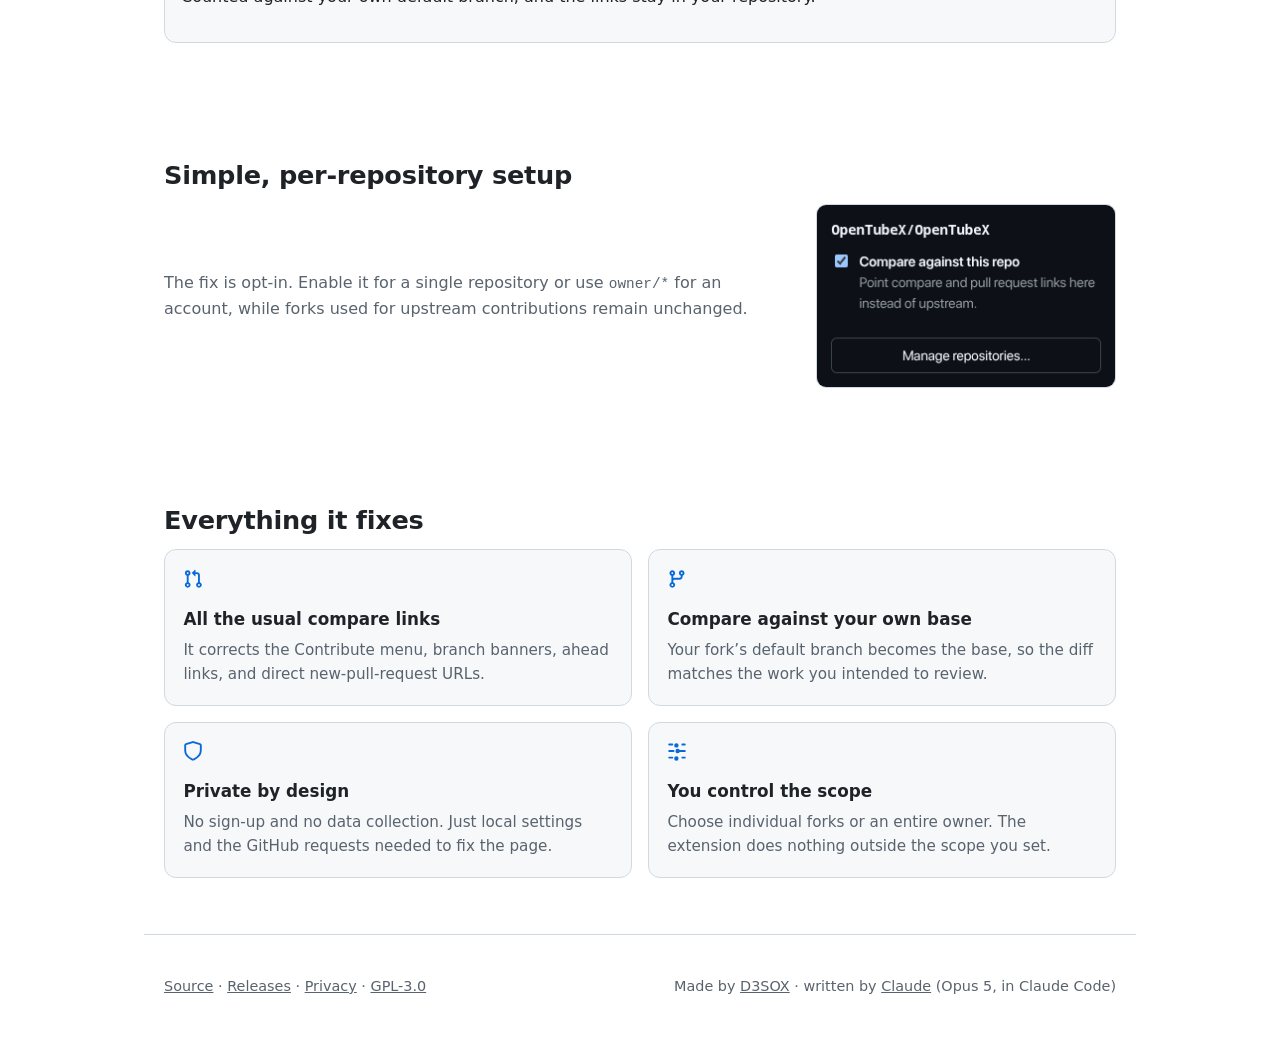
==== commit 51437e31: "feat(site): add official store and GitHub icons" ====
--- a/docs/index.html
+++ b/docs/index.html
@@ -208,6 +208,13 @@
         width: 1.1rem;
         height: 1.1rem;
         fill: currentColor;
+        flex: none;
+      }
+
+      .browser-icon {
+        width: 1.2rem;
+        height: 1.2rem;
+        flex: none;
       }
 
       /* Sections */
@@ -399,23 +406,24 @@
       </p>
       <div class="cta">
         <a
-          class="button primary"
+          class="button"
           href="https://chromewebstore.google.com/detail/github-fork-compare-fix/mkmipkjkkikdfkfciofgmeicmafnkogh"
         >
+          <img class="browser-icon" src="browser-icons/chrome.webp" alt="" />
           Chrome Web Store
         </a>
         <a class="button" href="https://github.com/D3SOX/gh-fork-compare-fix/releases/latest">
-          <svg viewBox="0 0 16 16" aria-hidden="true">
+          <svg viewBox="0 0 24 24" aria-hidden="true">
             <path
-              d="M2.75 14A1.75 1.75 0 0 1 1 12.25v-2.5a.75.75 0 0 1 1.5 0v2.5c0 .138.112.25.25.25h10.5a.25.25 0 0 0 .25-.25v-2.5a.75.75 0 0 1 1.5 0v2.5A1.75 1.75 0 0 1 13.25 14Z"
-            />
-            <path
-              d="M7.25 7.689V2a.75.75 0 0 1 1.5 0v5.689l1.97-1.969a.749.749 0 1 1 1.06 1.06l-3.25 3.25a.749.749 0 0 1-1.06 0L4.22 6.78a.749.749 0 1 1 1.06-1.06Z"
+              d="M10.226 17.284c-2.965-.36-5.054-2.493-5.054-5.256 0-1.123.404-2.336 1.078-3.144-.292-.741-.247-2.314.09-2.965.898-.112 2.111.36 2.83 1.01.853-.269 1.752-.404 2.853-.404 1.1 0 1.999.135 2.807.382.696-.629 1.932-1.1 2.83-.988.315.606.36 2.179.067 2.942.72.854 1.101 2 1.101 3.167 0 2.763-2.089 4.852-5.098 5.234.763.494 1.28 1.572 1.28 2.807v2.336c0 .674.561 1.056 1.235.786 4.066-1.55 7.255-5.615 7.255-10.646C23.5 6.188 18.334 1 11.978 1 5.62 1 .5 6.188.5 12.545c0 4.986 3.167 9.12 7.435 10.669.606.225 1.19-.18 1.19-.786V20.63a2.9 2.9 0 0 1-1.078.224c-1.483 0-2.359-.808-2.987-2.313-.247-.607-.517-.966-1.034-1.033-.27-.023-.359-.135-.359-.27 0-.27.45-.471.898-.471.652 0 1.213.404 1.797 1.235.45.651.921.943 1.483.943.561 0 .92-.202 1.437-.719.382-.381.674-.718.944-.943"
             />
           </svg>
           Download from GitHub
         </a>
-        <span class="button soon">Firefox Add-ons</span>
+        <span class="button soon">
+          <img class="browser-icon" src="browser-icons/firefox.png" alt="" />
+          Firefox Add-ons
+        </span>
       </div>
     </div>
 
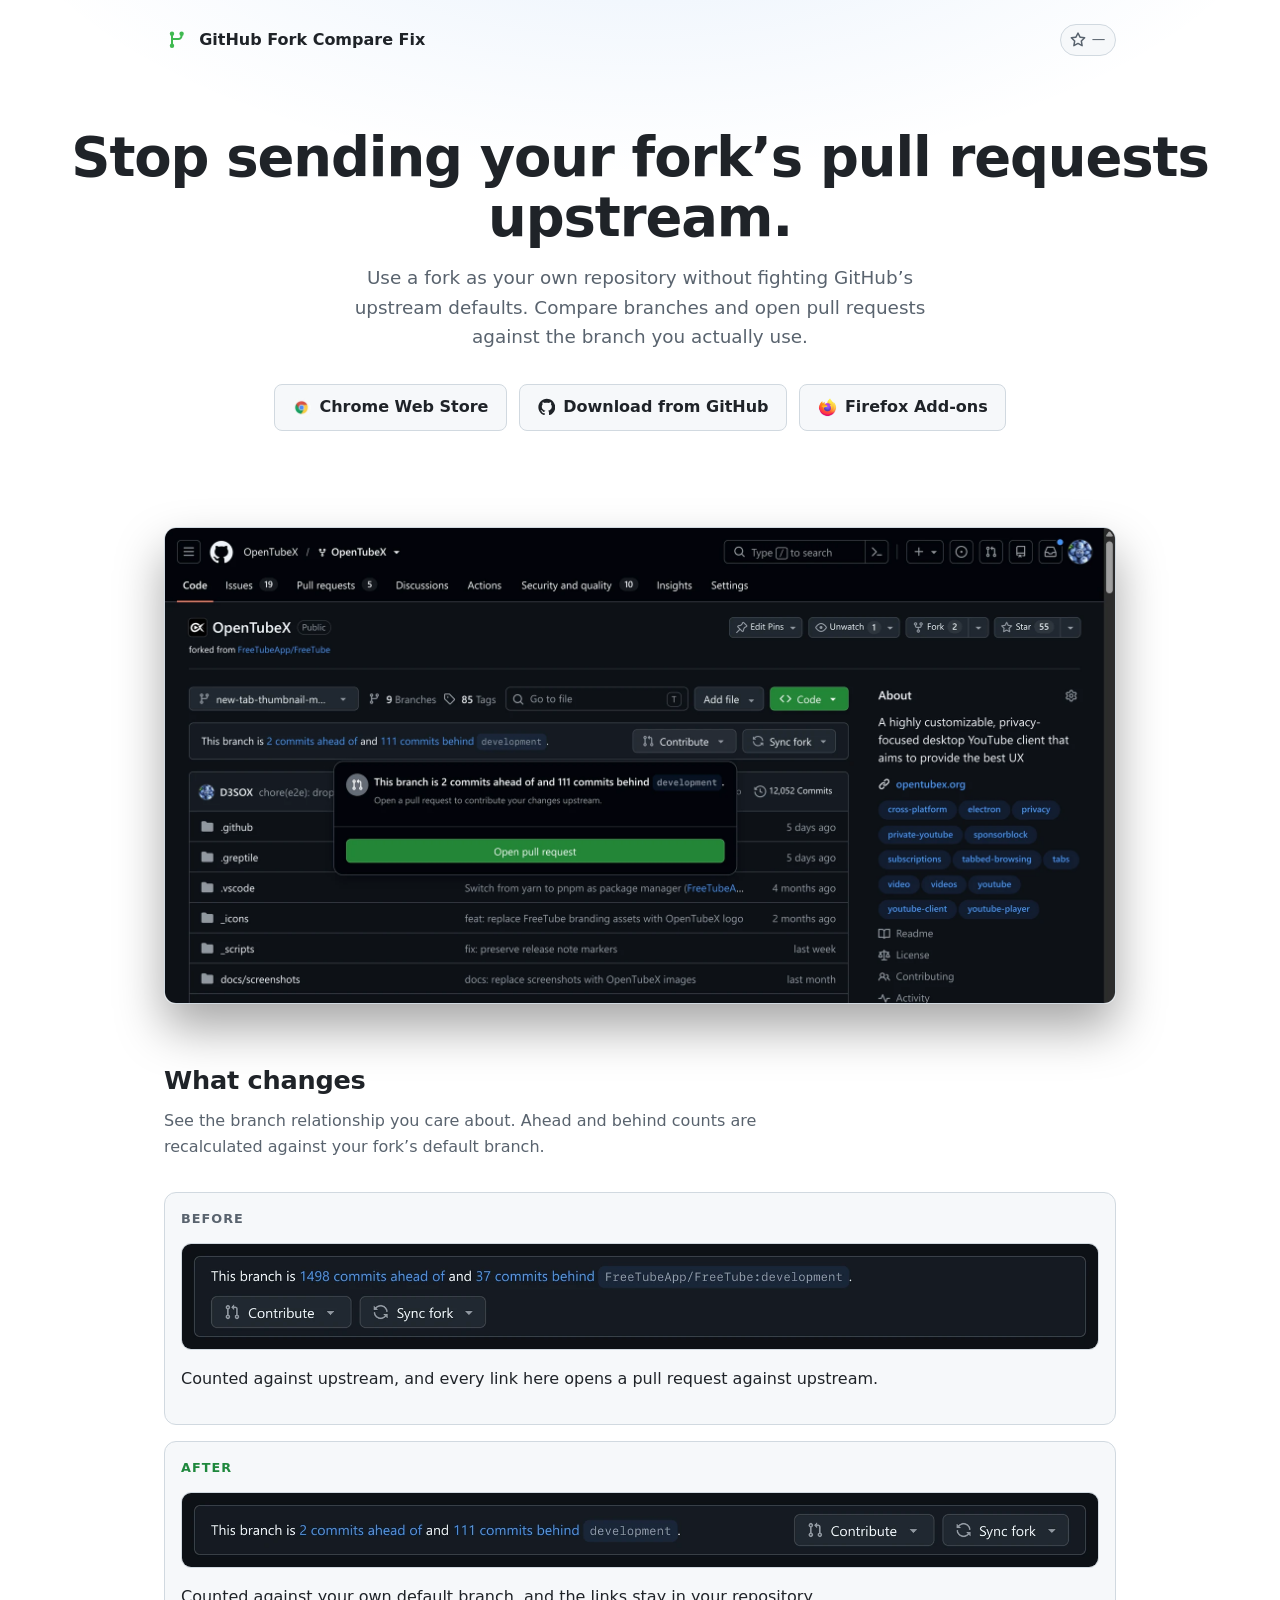
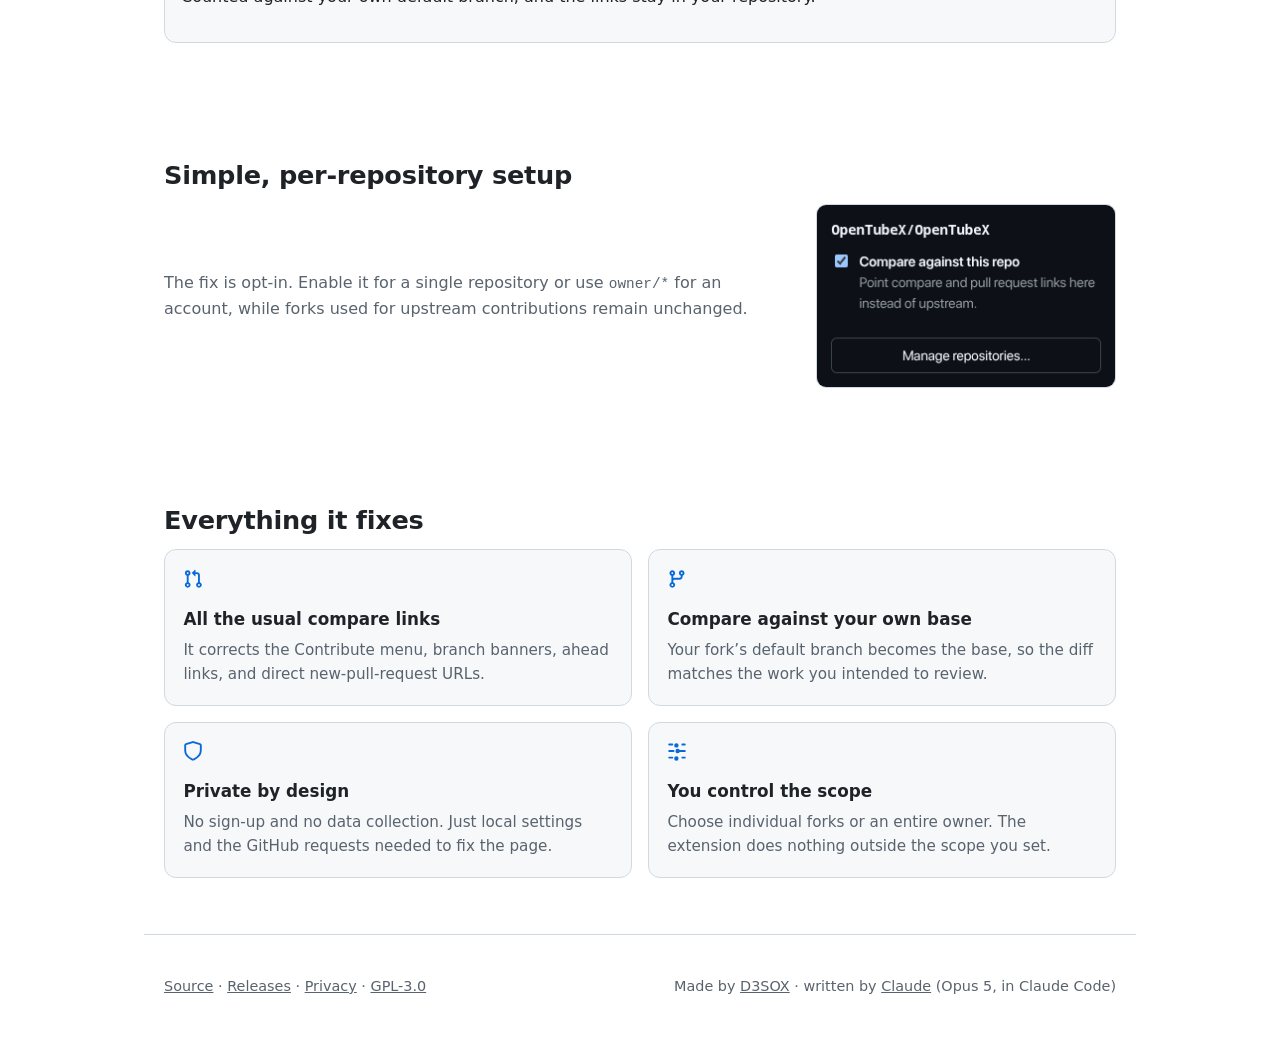
==== commit 5d2b4e5a: "docs: link live Firefox Add-ons listing" ====
--- a/docs/index.html
+++ b/docs/index.html
@@ -188,22 +188,6 @@
         filter: brightness(1.1);
       }
 
-      .button.soon {
-        opacity: 0.65;
-        cursor: default;
-        pointer-events: none;
-      }
-
-      .button.soon::after {
-        content: 'in review';
-        padding: 0.05rem 0.4rem;
-        border: 1px solid var(--border);
-        border-radius: 999px;
-        font-size: 0.7rem;
-        font-weight: 500;
-        color: var(--muted);
-      }
-
       .button svg {
         width: 1.1rem;
         height: 1.1rem;
@@ -420,10 +404,13 @@
           </svg>
           Download from GitHub
         </a>
-        <span class="button soon">
+        <a
+          class="button"
+          href="https://addons.mozilla.org/en-US/firefox/addon/github-fork-compare-fix/"
+        >
           <img class="browser-icon" src="browser-icons/firefox.png" alt="" />
           Firefox Add-ons
-        </span>
+        </a>
       </div>
     </div>
 
